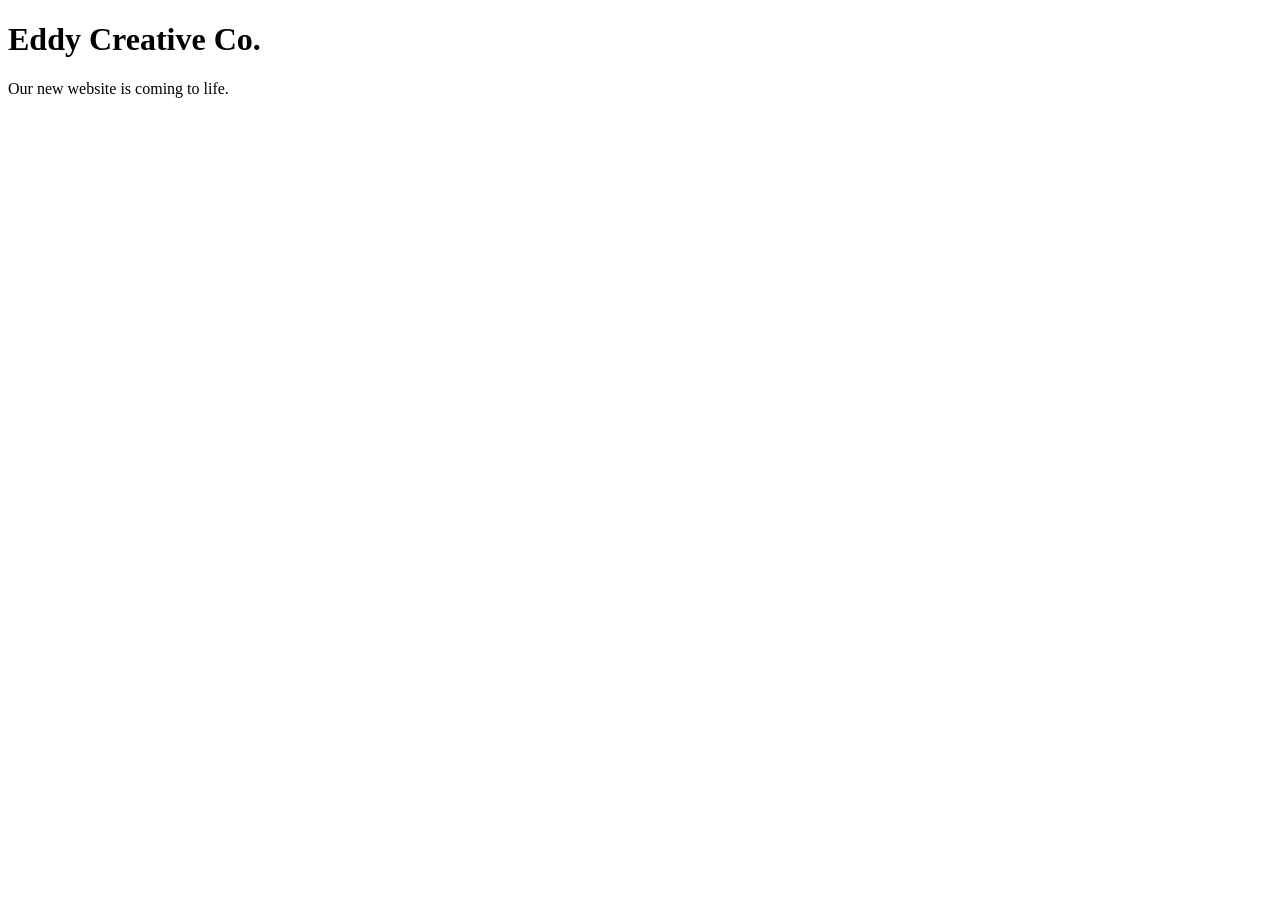
==== index.html @ e34f6361 "Create initial website homepage Add the initial HTML structure for the new Eddy Creative Co. website" ====
<!DOCTYPE html>
<html lang="en">
<head>
    <meta charset="UTF-8">
    <meta name="viewport" content="width=device-width, initial-scale=1.0">
    <title>Eddy Creative Co.</title>
</head>
<body>

    <h1>Eddy Creative Co.</h1>
    <p>Our new website is coming to life.</p>

</body>
</html>
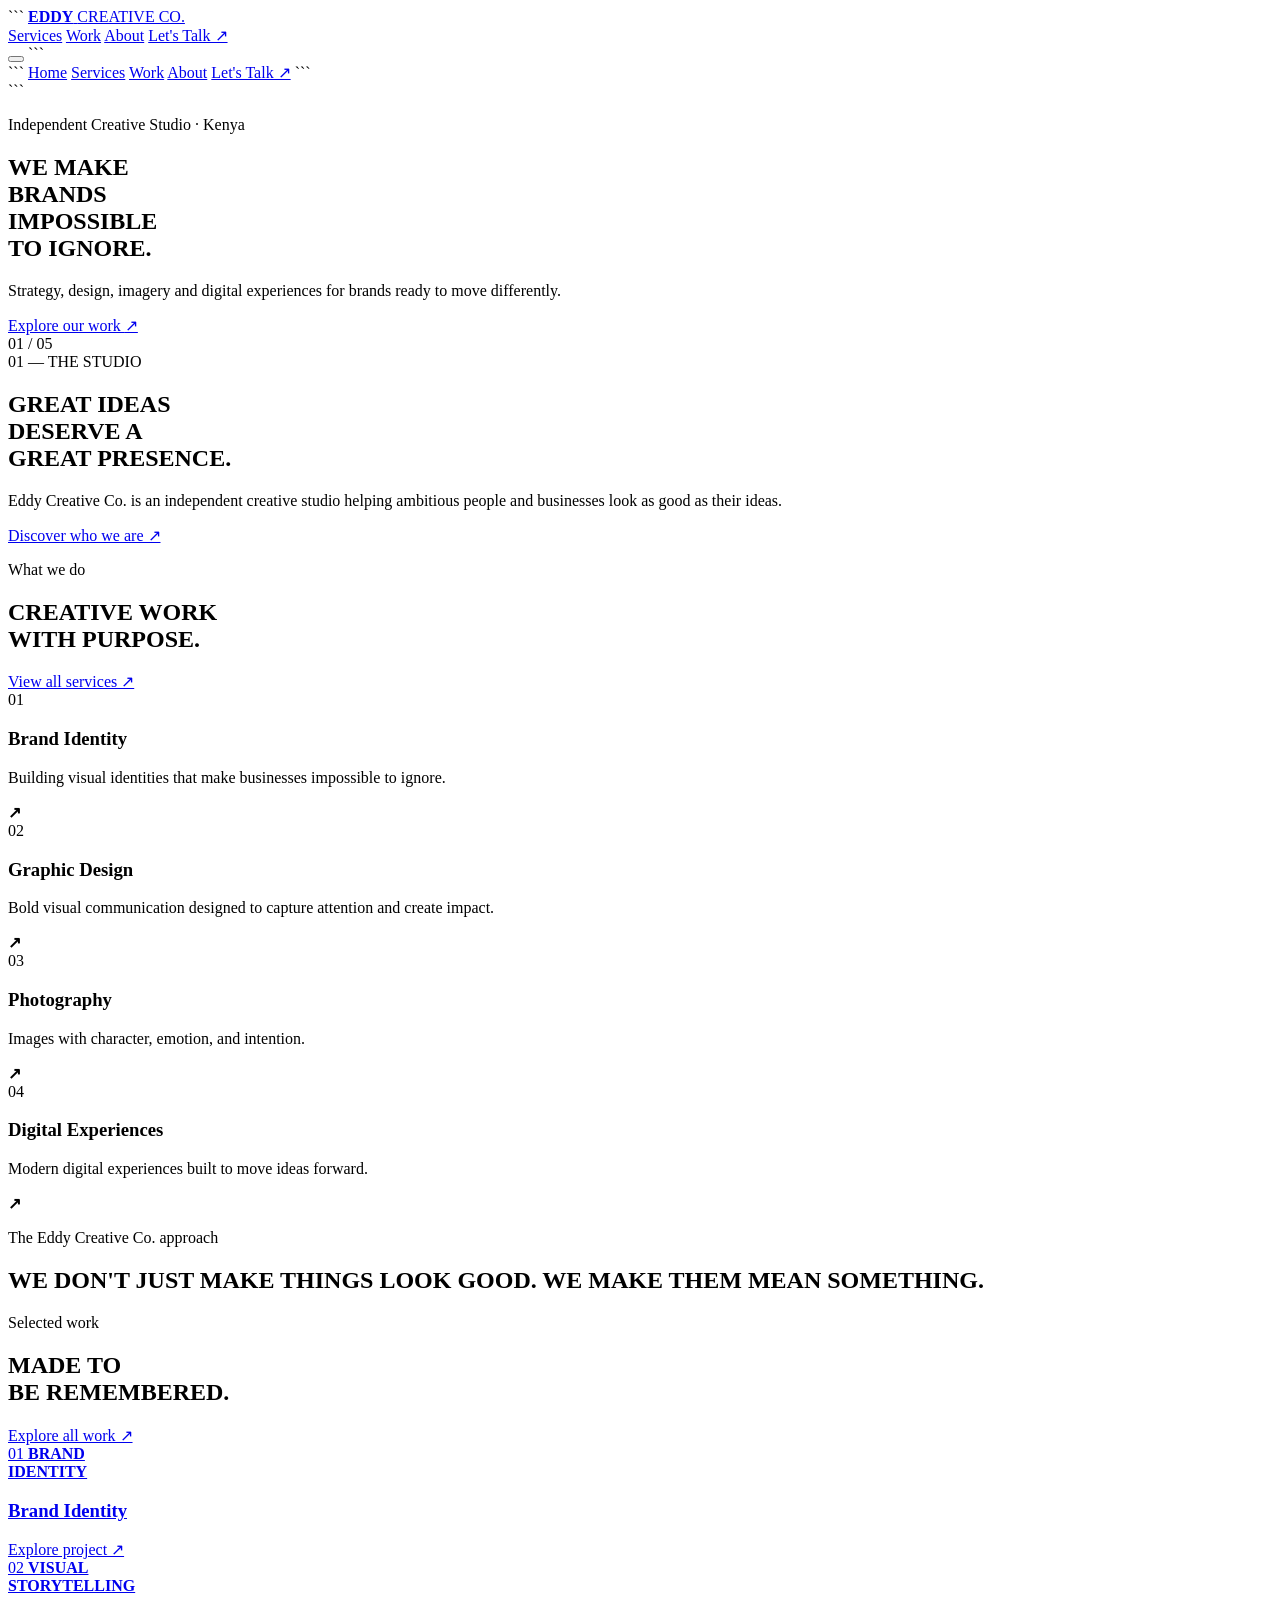
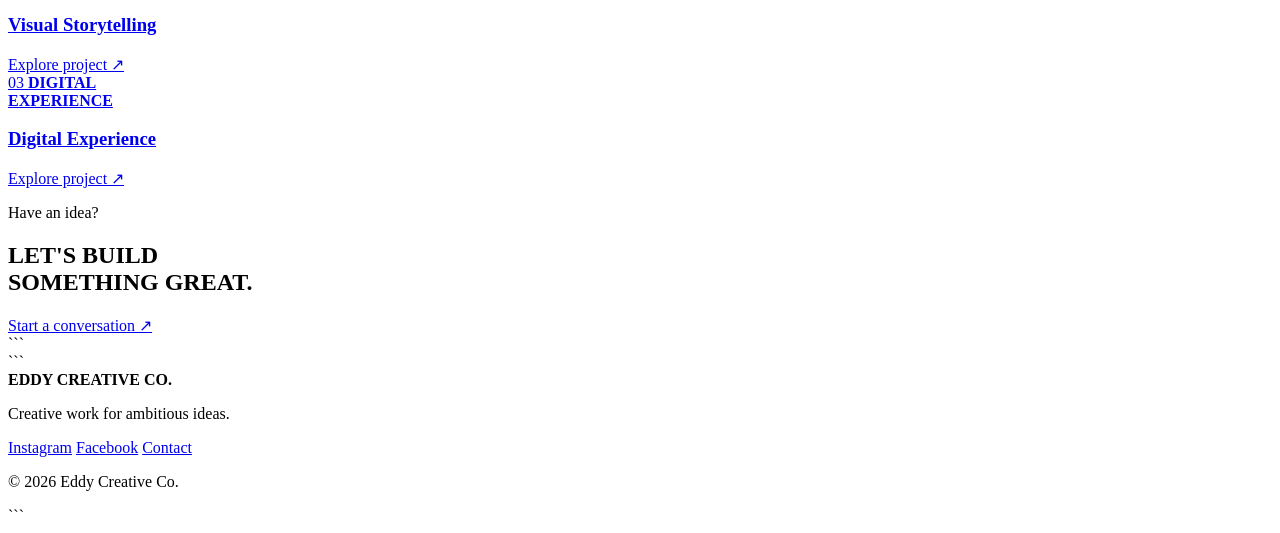
==== commit 8c6d69f9: "Add files via upload" ====
--- a/index.html
+++ b/index.html
@@ -1,14 +1,290 @@
-<!DOCTYPE html>
-<html lang="en">
-<head>
-    <meta charset="UTF-8">
-    <meta name="viewport" content="width=device-width, initial-scale=1.0">
-    <title>Eddy Creative Co.</title>
-</head>
-<body>
-
-    <h1>Eddy Creative Co.</h1>
-    <p>Our new website is coming to life.</p>
-
-</body>
-</html>
+<!DOCTYPE html>
+
+<html lang="en">
+<head>
+  <meta charset="UTF-8">
+  <meta name="viewport" content="width=device-width, initial-scale=1.0">
+
+  <meta name="description" content="Eddy Creative Co. creates bold brands, powerful visuals, and digital experiences for ambitious ideas.">
+
+  <title>Eddy Creative Co. — Creative Work for Ambitious Ideas</title>
+
+  <link rel="stylesheet" href="style.css">
+</head>
+
+<body>
+
+  <header class="site-header">
+
+```
+<a href="index.html" class="logo">
+  <strong>EDDY</strong>
+  <span>CREATIVE CO.</span>
+</a>
+
+<nav class="desktop-nav">
+  <a href="services.html">Services</a>
+  <a href="work.html">Work</a>
+  <a href="about.html">About</a>
+  <a href="contact.html" class="nav-button">Let's Talk ↗</a>
+</nav>
+
+<button class="menu-toggle" aria-label="Open menu">
+  <span></span>
+  <span></span>
+</button>
+```
+
+  </header>
+
+  <div class="mobile-menu">
+
+```
+<a href="index.html">Home</a>
+<a href="services.html">Services</a>
+<a href="work.html">Work</a>
+<a href="about.html">About</a>
+<a href="contact.html">Let's Talk ↗</a>
+```
+
+  </div>
+
+  <main>
+
+```
+<section class="hero">
+
+  <div class="hero-orb"></div>
+
+  <div class="hero-content">
+
+    <p class="eyebrow">Independent Creative Studio · Kenya</p>
+
+    <h1>
+      WE MAKE<br>
+      <span>BRANDS</span><br>
+      IMPOSSIBLE<br>
+      TO IGNORE.
+    </h1>
+
+    <div class="hero-bottom">
+
+      <p>
+        Strategy, design, imagery and digital experiences for brands ready to move differently.
+      </p>
+
+      <a href="work.html" class="primary-button">
+        Explore our work <span>↗</span>
+      </a>
+
+    </div>
+
+  </div>
+
+  <div class="hero-number">01 / 05</div>
+
+</section>
+
+
+<section class="intro-section">
+
+  <div class="section-label">01 — THE STUDIO</div>
+
+  <div class="intro-content">
+
+    <h2>
+      GREAT IDEAS<br>
+      DESERVE A<br>
+      <span>GREAT PRESENCE.</span>
+    </h2>
+
+    <div class="intro-text">
+
+      <p>
+        Eddy Creative Co. is an independent creative studio helping ambitious people and businesses look as good as their ideas.
+      </p>
+
+      <a href="about.html" class="text-link">
+        Discover who we are ↗
+      </a>
+
+    </div>
+
+  </div>
+
+</section>
+
+
+<section class="services-preview">
+
+  <div class="section-heading">
+
+    <div>
+      <p class="eyebrow">What we do</p>
+
+      <h2>
+        CREATIVE WORK<br>
+        WITH <span>PURPOSE.</span>
+      </h2>
+    </div>
+
+    <a href="services.html" class="text-link">
+      View all services ↗
+    </a>
+
+  </div>
+
+
+  <div class="services-grid">
+
+    <article class="service-card">
+      <span>01</span>
+      <h3>Brand Identity</h3>
+      <p>Building visual identities that make businesses impossible to ignore.</p>
+      <strong>↗</strong>
+    </article>
+
+    <article class="service-card">
+      <span>02</span>
+      <h3>Graphic Design</h3>
+      <p>Bold visual communication designed to capture attention and create impact.</p>
+      <strong>↗</strong>
+    </article>
+
+    <article class="service-card">
+      <span>03</span>
+      <h3>Photography</h3>
+      <p>Images with character, emotion, and intention.</p>
+      <strong>↗</strong>
+    </article>
+
+    <article class="service-card">
+      <span>04</span>
+      <h3>Digital Experiences</h3>
+      <p>Modern digital experiences built to move ideas forward.</p>
+      <strong>↗</strong>
+    </article>
+
+  </div>
+
+</section>
+
+
+<section class="statement-section">
+
+  <p class="eyebrow">The Eddy Creative Co. approach</p>
+
+  <h2>
+    WE DON'T JUST MAKE THINGS LOOK GOOD.
+    <span>WE MAKE THEM MEAN SOMETHING.</span>
+  </h2>
+
+</section>
+
+
+<section class="featured-work">
+
+  <div class="section-heading">
+
+    <div>
+      <p class="eyebrow">Selected work</p>
+
+      <h2>
+        MADE TO<br>
+        <span>BE REMEMBERED.</span>
+      </h2>
+    </div>
+
+    <a href="work.html" class="text-link">
+      Explore all work ↗
+    </a>
+
+  </div>
+
+
+  <div class="work-grid">
+
+    <a href="work.html" class="work-card work-card-large">
+      <div class="work-visual visual-one">
+        <span>01</span>
+        <strong>BRAND<br>IDENTITY</strong>
+      </div>
+
+      <div class="work-info">
+        <h3>Brand Identity</h3>
+        <span>Explore project ↗</span>
+      </div>
+    </a>
+
+
+    <a href="work.html" class="work-card">
+      <div class="work-visual visual-two">
+        <span>02</span>
+        <strong>VISUAL<br>STORYTELLING</strong>
+      </div>
+
+      <div class="work-info">
+        <h3>Visual Storytelling</h3>
+        <span>Explore project ↗</span>
+      </div>
+    </a>
+
+
+    <a href="work.html" class="work-card">
+      <div class="work-visual visual-three">
+        <span>03</span>
+        <strong>DIGITAL<br>EXPERIENCE</strong>
+      </div>
+
+      <div class="work-info">
+        <h3>Digital Experience</h3>
+        <span>Explore project ↗</span>
+      </div>
+    </a>
+
+  </div>
+
+</section>
+
+
+<section class="cta-section">
+
+  <p class="eyebrow">Have an idea?</p>
+
+  <h2>
+    LET'S BUILD<br>
+    <span>SOMETHING GREAT.</span>
+  </h2>
+
+  <a href="contact.html" class="primary-button">
+    Start a conversation ↗
+  </a>
+
+</section>
+```
+
+  </main>
+
+  <footer class="site-footer">
+
+```
+<div>
+  <strong>EDDY CREATIVE CO.</strong>
+  <p>Creative work for ambitious ideas.</p>
+</div>
+
+<div class="footer-links">
+  <a href="instagram.com">Instagram</a>
+  <a href="facebook.com">Facebook</a>
+  <a href="contact.html">Contact</a>
+</div>
+
+<p>© 2026 Eddy Creative Co.</p>
+```
+
+  </footer>
+
+  <script src="script.js"></script>
+
+</body>
+</html>
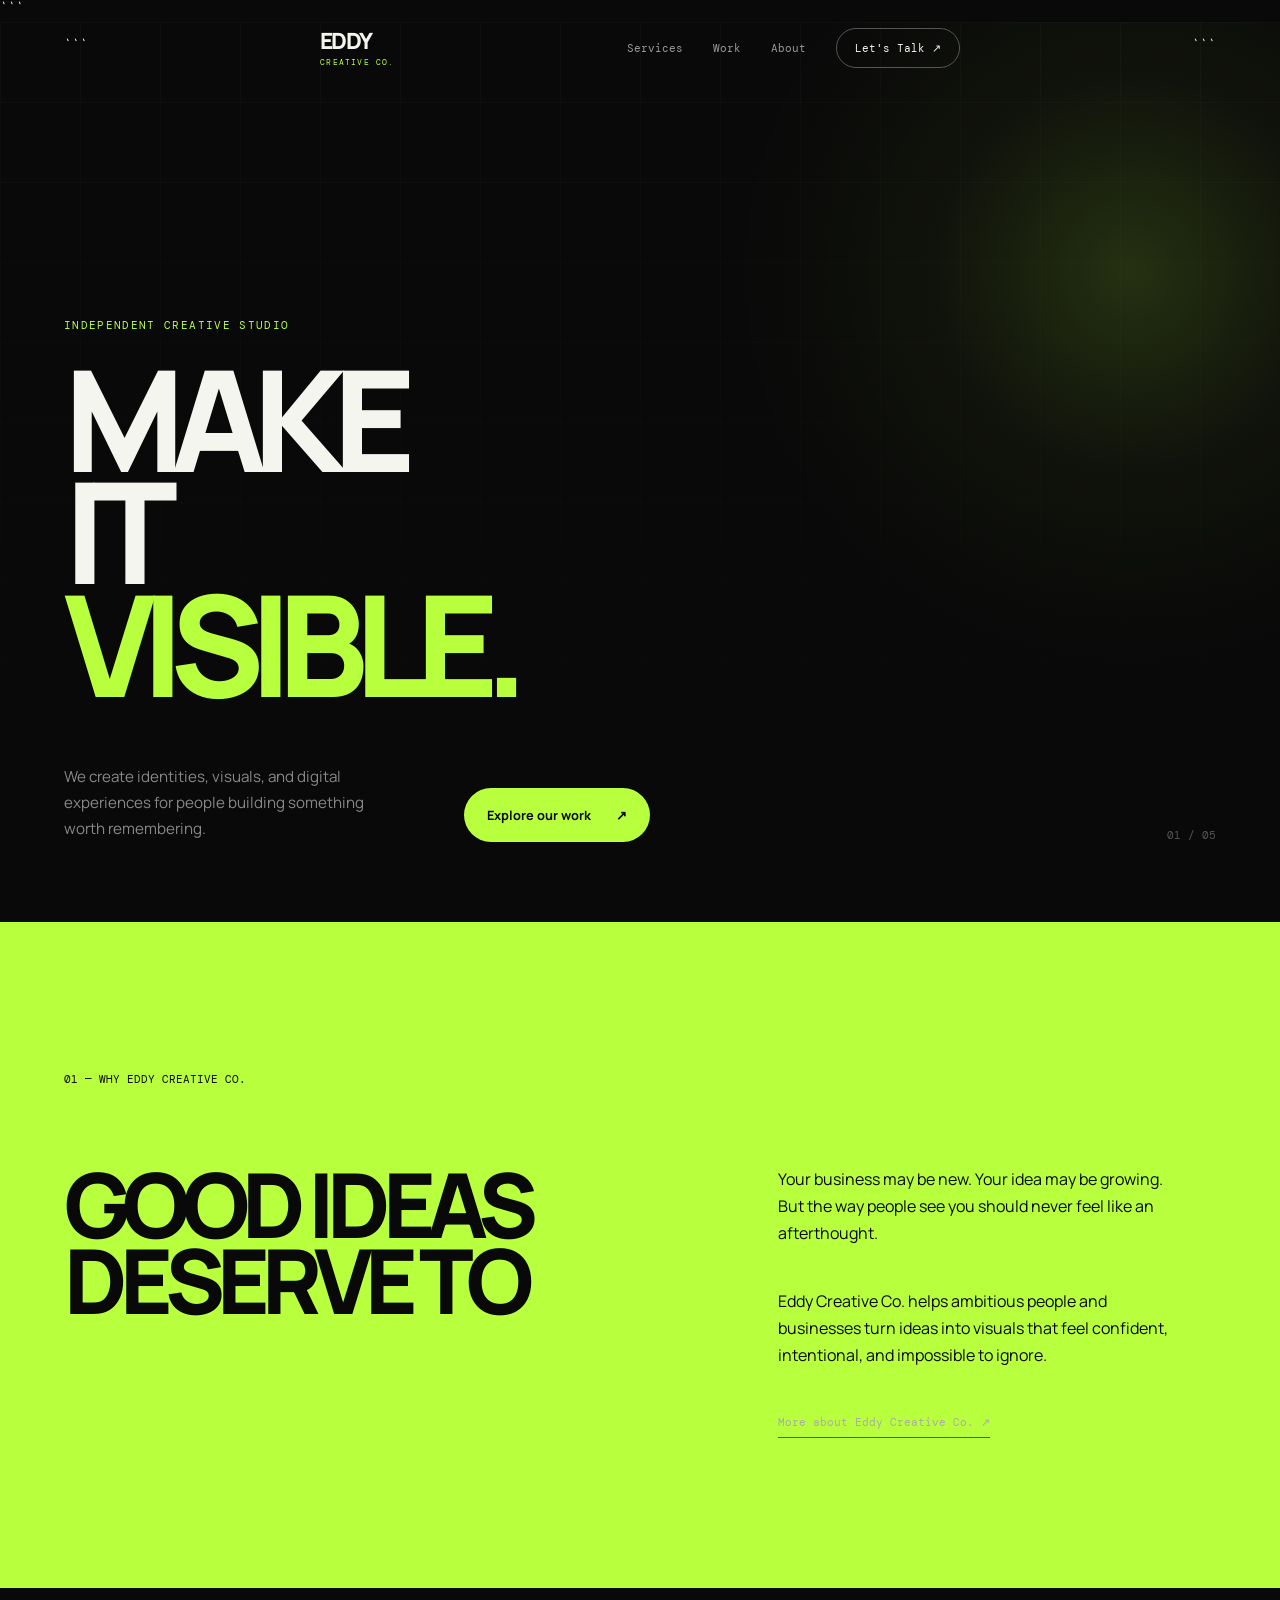
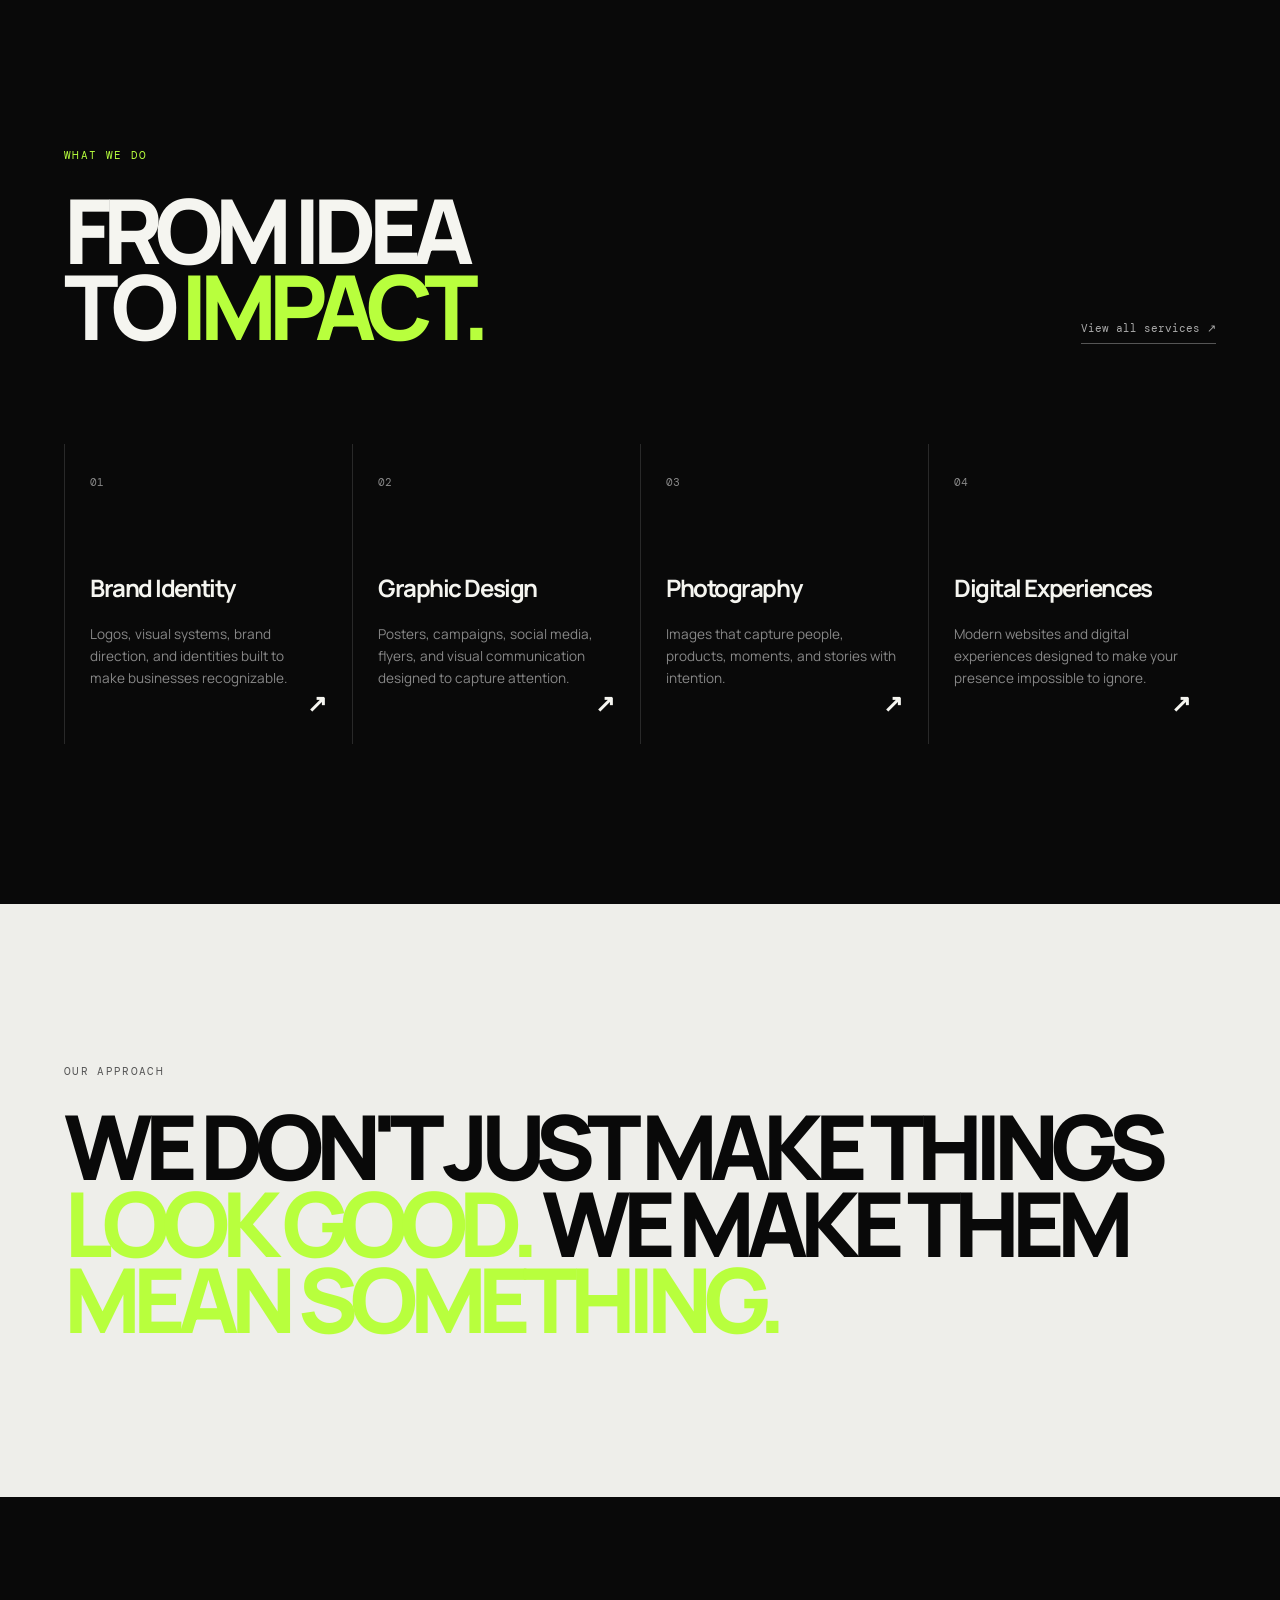
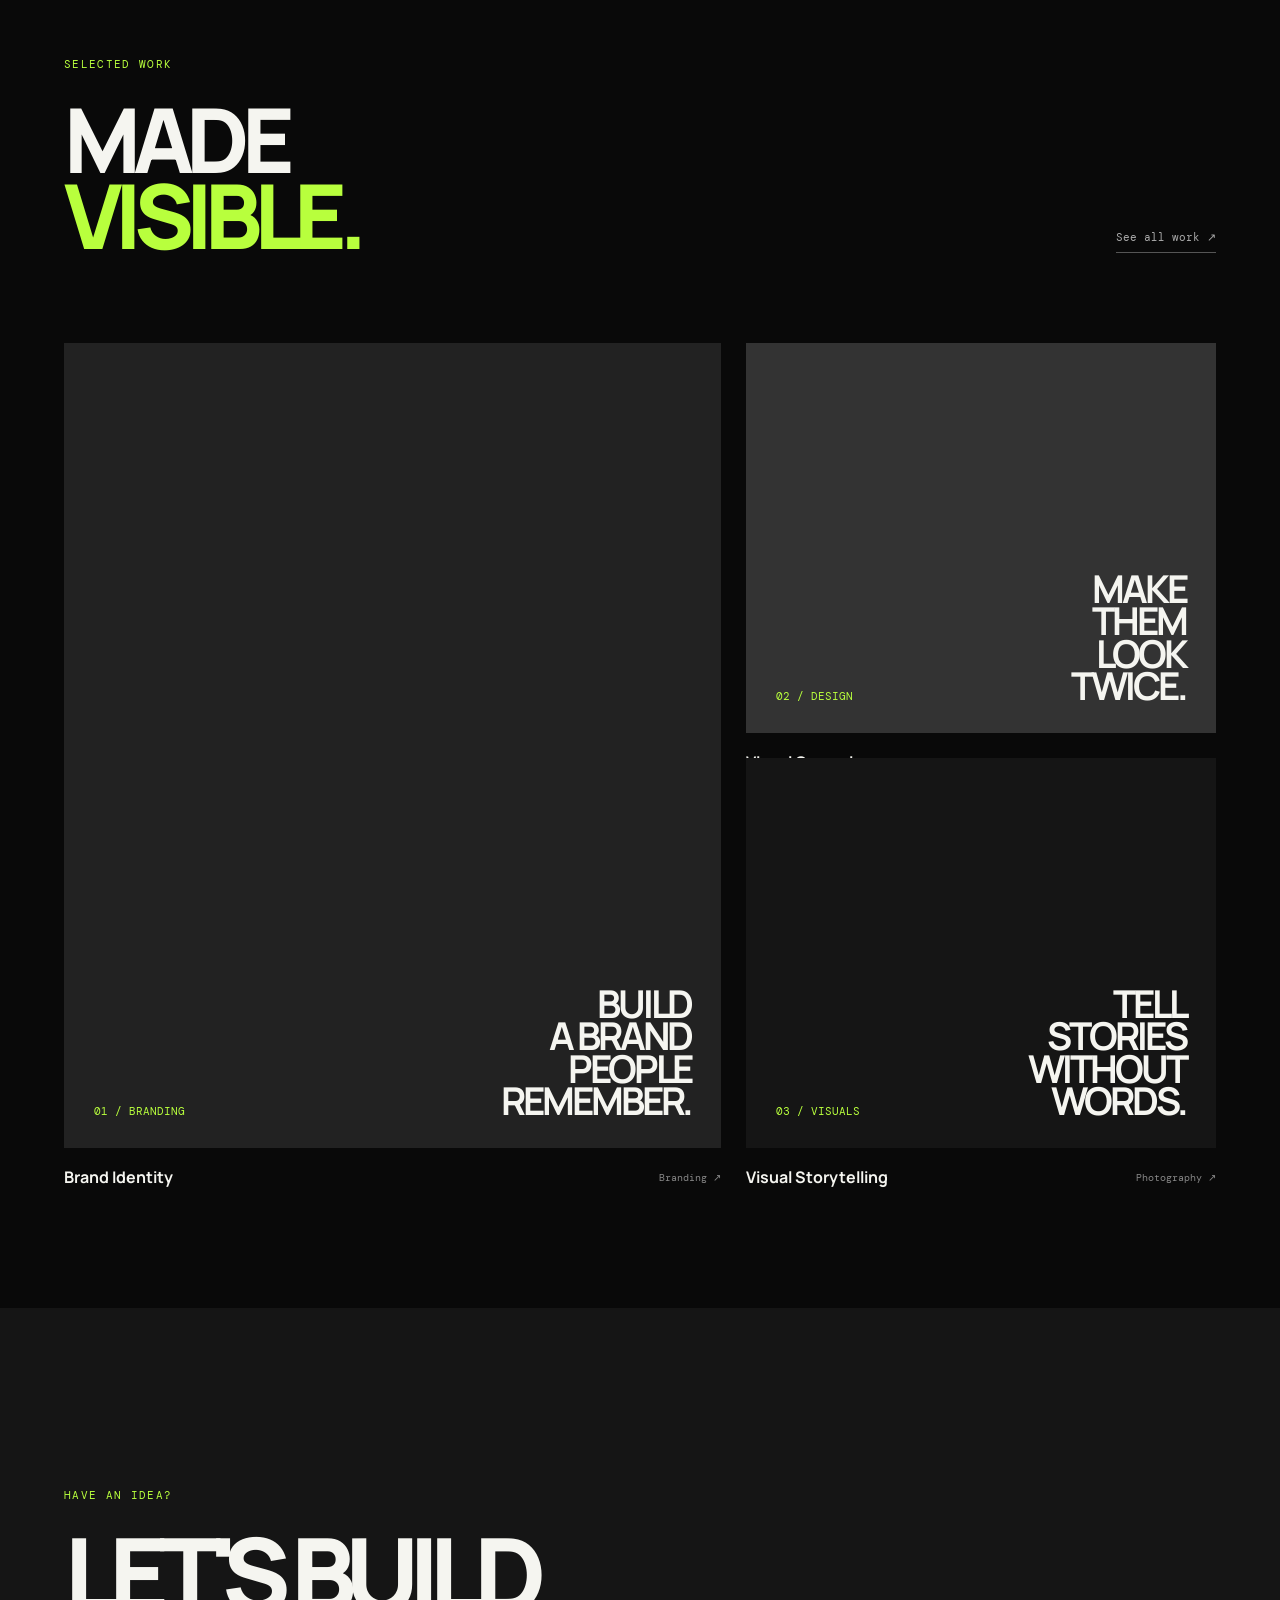
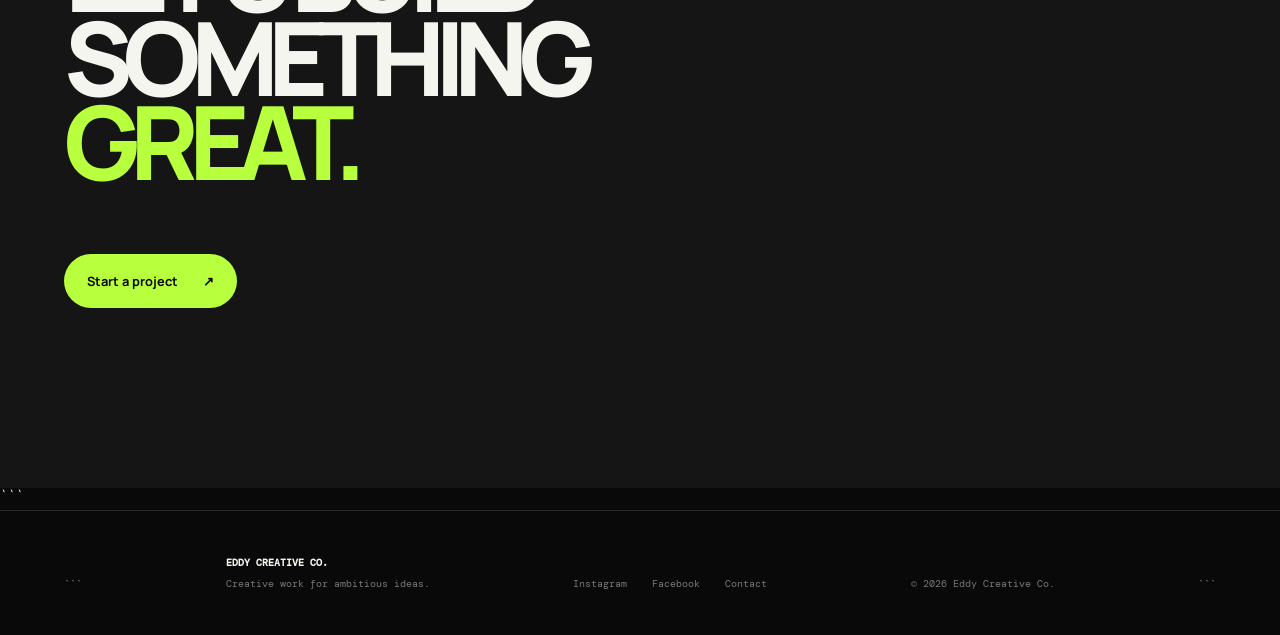
==== commit b1a822f3: "Update index.html" ====
--- a/index.html
+++ b/index.html
@@ -1,18 +1,29 @@
 <!DOCTYPE html>
 
 <html lang="en">
+
 <head>
-  <meta charset="UTF-8">
-  <meta name="viewport" content="width=device-width, initial-scale=1.0">
-
-  <meta name="description" content="Eddy Creative Co. creates bold brands, powerful visuals, and digital experiences for ambitious ideas.">
-
-  <title>Eddy Creative Co. — Creative Work for Ambitious Ideas</title>
-
-  <link rel="stylesheet" href="style.css">
+  <meta charset="UTF-8" />
+  <meta name="viewport" content="width=device-width, initial-scale=1.0" />
+
+<meta
+ name="description"
+ content="Eddy Creative Co. creates bold brand identities, graphic design, photography, videography and digital experiences for ambitious businesses and ideas."
+/>
+
+<meta
+ name="keywords"
+ content="Eddy Creative Co, graphic design, branding, photography, videography, creative studio, Kenya"
+/>
+
+  <title>Eddy Creative Co. — Make Your Ideas Impossible to Ignore</title>
+
+  <link rel="stylesheet" href="style.css" />
 </head>
 
 <body>
+
+  <!-- HEADER -->
 
   <header class="site-header">
 
@@ -37,6 +48,8 @@
 
   </header>
 
+  <!-- MOBILE MENU -->
+
   <div class="mobile-menu">
 
 ```
@@ -52,60 +65,78 @@
   <main>
 
 ```
+<!-- HERO -->
+
 <section class="hero">
 
   <div class="hero-orb"></div>
 
   <div class="hero-content">
 
-    <p class="eyebrow">Independent Creative Studio · Kenya</p>
+    <p class="eyebrow">
+      Independent creative studio
+    </p>
 
     <h1>
-      WE MAKE<br>
-      <span>BRANDS</span><br>
-      IMPOSSIBLE<br>
-      TO IGNORE.
+      MAKE<br />
+      IT<br />
+      <span>VISIBLE.</span>
     </h1>
 
     <div class="hero-bottom">
 
       <p>
-        Strategy, design, imagery and digital experiences for brands ready to move differently.
+        We create identities, visuals, and digital experiences for people
+        building something worth remembering.
       </p>
 
       <a href="work.html" class="primary-button">
-        Explore our work <span>↗</span>
+        Explore our work
+        <span>↗</span>
       </a>
 
     </div>
 
   </div>
 
-  <div class="hero-number">01 / 05</div>
-
-</section>
-
+  <div class="hero-number">
+    01 / 05
+  </div>
+
+</section>
+
+
+<!-- INTRO -->
 
 <section class="intro-section">
 
-  <div class="section-label">01 — THE STUDIO</div>
+  <div class="section-label">
+    01 — WHY EDDY CREATIVE CO.
+  </div>
 
   <div class="intro-content">
 
     <h2>
-      GREAT IDEAS<br>
-      DESERVE A<br>
-      <span>GREAT PRESENCE.</span>
+      GOOD IDEAS<br />
+      DESERVE TO<br />
+      <span>LOOK GOOD.</span>
     </h2>
 
     <div class="intro-text">
 
       <p>
-        Eddy Creative Co. is an independent creative studio helping ambitious people and businesses look as good as their ideas.
+        Your business may be new. Your idea may be growing. But the way
+        people see you should never feel like an afterthought.
+      </p>
+
+      <p>
+        Eddy Creative Co. helps ambitious people and businesses turn ideas
+        into visuals that feel confident, intentional, and impossible to
+        ignore.
       </p>
 
       <a href="about.html" class="text-link">
-        Discover who we are ↗
+        More about Eddy Creative Co. ↗
       </a>
 
     </div>
@@ -115,17 +146,23 @@
 </section>
 
 
+<!-- SERVICES -->
+
 <section class="services-preview">
 
   <div class="section-heading">
 
     <div>
-      <p class="eyebrow">What we do</p>
+
+      <p class="eyebrow">
+        What we do
+      </p>
 
       <h2>
-        CREATIVE WORK<br>
-        WITH <span>PURPOSE.</span>
+        FROM IDEA<br />
+        TO <span>IMPACT.</span>
       </h2>
+
     </div>
 
     <a href="services.html" class="text-link">
@@ -138,31 +175,74 @@
   <div class="services-grid">
 
     <article class="service-card">
+
       <span>01</span>
-      <h3>Brand Identity</h3>
-      <p>Building visual identities that make businesses impossible to ignore.</p>
+
+      <h3>
+        Brand Identity
+      </h3>
+
+      <p>
+        Logos, visual systems, brand direction, and identities built to
+        make businesses recognizable.
+      </p>
+
       <strong>↗</strong>
+
     </article>
 
+
     <article class="service-card">
+
       <span>02</span>
-      <h3>Graphic Design</h3>
-      <p>Bold visual communication designed to capture attention and create impact.</p>
+
+      <h3>
+        Graphic Design
+      </h3>
+
+      <p>
+        Posters, campaigns, social media, flyers, and visual communication
+        designed to capture attention.
+      </p>
+
       <strong>↗</strong>
+
     </article>
 
+
     <article class="service-card">
+
       <span>03</span>
-      <h3>Photography</h3>
-      <p>Images with character, emotion, and intention.</p>
+
+      <h3>
+        Photography
+      </h3>
+
+      <p>
+        Images that capture people, products, moments, and stories with
+        intention.
+      </p>
+
       <strong>↗</strong>
+
     </article>
 
+
     <article class="service-card">
+
       <span>04</span>
-      <h3>Digital Experiences</h3>
-      <p>Modern digital experiences built to move ideas forward.</p>
+
+      <h3>
+        Digital Experiences
+      </h3>
+
+      <p>
+        Modern websites and digital experiences designed to make your
+        presence impossible to ignore.
+      </p>
+
       <strong>↗</strong>
+
     </article>
 
   </div>
@@ -170,33 +250,45 @@
 </section>
 
 
+<!-- STATEMENT -->
+
 <section class="statement-section">
 
-  <p class="eyebrow">The Eddy Creative Co. approach</p>
+  <p class="eyebrow">
+    Our approach
+  </p>
 
   <h2>
-    WE DON'T JUST MAKE THINGS LOOK GOOD.
-    <span>WE MAKE THEM MEAN SOMETHING.</span>
+    WE DON'T JUST MAKE THINGS
+    <span>LOOK GOOD.</span>
+    WE MAKE THEM
+    <span>MEAN SOMETHING.</span>
   </h2>
 
 </section>
 
 
+<!-- SELECTED WORK -->
+
 <section class="featured-work">
 
   <div class="section-heading">
 
     <div>
-      <p class="eyebrow">Selected work</p>
+
+      <p class="eyebrow">
+        Selected work
+      </p>
 
       <h2>
-        MADE TO<br>
-        <span>BE REMEMBERED.</span>
+        MADE<br />
+        <span>VISIBLE.</span>
       </h2>
+
     </div>
 
     <a href="work.html" class="text-link">
-      Explore all work ↗
+      See all work ↗
     </a>
 
   </div>
@@ -204,42 +296,100 @@
 
   <div class="work-grid">
 
+
     <a href="work.html" class="work-card work-card-large">
+
       <div class="work-visual visual-one">
-        <span>01</span>
-        <strong>BRAND<br>IDENTITY</strong>
+
+        <span>
+          01 / BRANDING
+        </span>
+
+        <strong>
+          BUILD<br />
+          A BRAND<br />
+          PEOPLE<br />
+          REMEMBER.
+        </strong>
+
       </div>
 
       <div class="work-info">
-        <h3>Brand Identity</h3>
-        <span>Explore project ↗</span>
-      </div>
+
+        <h3>
+          Brand Identity
+        </h3>
+
+        <span>
+          Branding ↗
+        </span>
+
+      </div>
+
     </a>
 
 
     <a href="work.html" class="work-card">
+
       <div class="work-visual visual-two">
-        <span>02</span>
-        <strong>VISUAL<br>STORYTELLING</strong>
+
+        <span>
+          02 / DESIGN
+        </span>
+
+        <strong>
+          MAKE<br />
+          THEM<br />
+          LOOK<br />
+          TWICE.
+        </strong>
+
       </div>
 
       <div class="work-info">
-        <h3>Visual Storytelling</h3>
-        <span>Explore project ↗</span>
-      </div>
+
+        <h3>
+          Visual Campaign
+        </h3>
+
+        <span>
+          Design ↗
+        </span>
+
+      </div>
+
     </a>
 
 
     <a href="work.html" class="work-card">
+
       <div class="work-visual visual-three">
-        <span>03</span>
-        <strong>DIGITAL<br>EXPERIENCE</strong>
+
+        <span>
+          03 / VISUALS
+        </span>
+
+        <strong>
+          TELL<br />
+          STORIES<br />
+          WITHOUT<br />
+          WORDS.
+        </strong>
+
       </div>
 
       <div class="work-info">
-        <h3>Digital Experience</h3>
-        <span>Explore project ↗</span>
-      </div>
+
+        <h3>
+          Visual Storytelling
+        </h3>
+
+        <span>
+          Photography ↗
+        </span>
+
+      </div>
+
     </a>
 
   </div>
@@ -247,17 +397,23 @@
 </section>
 
 
+<!-- CTA -->
+
 <section class="cta-section">
 
-  <p class="eyebrow">Have an idea?</p>
+  <p class="eyebrow">
+    Have an idea?
+  </p>
 
   <h2>
-    LET'S BUILD<br>
-    <span>SOMETHING GREAT.</span>
+    LET'S BUILD<br />
+    SOMETHING<br />
+    <span>GREAT.</span>
   </h2>
 
   <a href="contact.html" class="primary-button">
-    Start a conversation ↗
+    Start a project
+    <span>↗</span>
   </a>
 
 </section>
@@ -265,21 +421,42 @@
 
   </main>
 
+  <!-- FOOTER -->
+
   <footer class="site-footer">
 
 ```
 <div>
-  <strong>EDDY CREATIVE CO.</strong>
-  <p>Creative work for ambitious ideas.</p>
+
+  <strong>
+    EDDY CREATIVE CO.
+  </strong>
+
+  <p>
+    Creative work for ambitious ideas.
+  </p>
+
 </div>
 
 <div class="footer-links">
-  <a href="instagram.com">Instagram</a>
-  <a href="facebook.com">Facebook</a>
-  <a href="contact.html">Contact</a>
+
+  <a href="#">
+    Instagram
+  </a>
+
+  <a href="#">
+    Facebook
+  </a>
+
+  <a href="contact.html">
+    Contact
+  </a>
+
 </div>
 
-<p>© 2026 Eddy Creative Co.</p>
+<p>
+  © 2026 Eddy Creative Co.
+</p>
 ```
 
   </footer>
@@ -287,4 +464,5 @@
   <script src="script.js"></script>
 
 </body>
+
 </html>
--- a/style.css
+++ b/style.css
@@ -0,0 +1,896 @@
+@import url('https://fonts.googleapis.com/css2?family=DM+Mono:wght@400;500&family=Manrope:wght@400;500;600;700;800&display=swap');
+
+/* =========================
+RESET
+========================= */
+
+* {
+  margin: 0;
+  padding: 0;
+  box-sizing: border-box;
+  }
+
+html {
+scroll-behavior: smooth;
+}
+
+body {
+background: #090909;
+color: #f5f5f0;
+font-family: 'Manrope', sans-serif;
+overflow-x: hidden;
+}
+
+a {
+color: inherit;
+text-decoration: none;
+}
+
+button {
+font-family: inherit;
+}
+
+/* =========================
+VARIABLES
+========================= */
+
+:root {
+--black: #090909;
+--dark: #111111;
+--soft-dark: #181818;
+--white: #f5f5f0;
+--muted: #888888;
+--line: #292929;
+--lime: #b8ff3d;
+}
+
+/* =========================
+HEADER
+========================= */
+
+.site-header {
+align-items: center;
+display: flex;
+justify-content: space-between;
+left: 0;
+padding: 28px 5vw;
+position: absolute;
+right: 0;
+top: 0;
+z-index: 20;
+}
+
+.logo {
+display: flex;
+flex-direction: column;
+line-height: 1;
+}
+
+.logo strong {
+font-size: 1.4rem;
+font-weight: 800;
+letter-spacing: -0.08em;
+}
+
+.logo span {
+color: var(--lime);
+font-family: 'DM Mono', monospace;
+font-size: 0.5rem;
+letter-spacing: 0.15em;
+margin-top: 5px;
+}
+
+.desktop-nav {
+align-items: center;
+display: flex;
+gap: 30px;
+}
+
+.desktop-nav a {
+color: #999;
+font-family: 'DM Mono', monospace;
+font-size: 0.7rem;
+transition: color 0.3s ease;
+}
+
+.desktop-nav a:hover {
+color: var(--lime);
+}
+
+.nav-button {
+border: 1px solid #555;
+border-radius: 100px;
+color: var(--white) !important;
+padding: 12px 18px;
+}
+
+/* =========================
+MOBILE MENU
+========================= */
+
+.menu-toggle {
+background: none;
+border: none;
+cursor: pointer;
+display: none;
+flex-direction: column;
+gap: 6px;
+}
+
+.menu-toggle span {
+background: var(--white);
+display: block;
+height: 1px;
+width: 28px;
+}
+
+.mobile-menu {
+background: var(--black);
+display: none;
+flex-direction: column;
+gap: 25px;
+inset: 0;
+padding: 120px 8vw;
+position: fixed;
+z-index: 15;
+}
+
+.mobile-menu.active {
+display: flex;
+}
+
+.mobile-menu a {
+font-size: 2.5rem;
+font-weight: 700;
+letter-spacing: -0.06em;
+}
+
+/* =========================
+COMMON
+========================= */
+
+.eyebrow {
+color: var(--lime);
+font-family: 'DM Mono', monospace;
+font-size: 0.7rem;
+letter-spacing: 0.12em;
+margin-bottom: 30px;
+text-transform: uppercase;
+}
+
+.text-link {
+border-bottom: 1px solid #555;
+color: #aaa;
+display: inline-block;
+font-family: 'DM Mono', monospace;
+font-size: 0.7rem;
+padding-bottom: 8px;
+transition: color 0.3s ease, border-color 0.3s ease;
+}
+
+.text-link:hover {
+border-color: var(--lime);
+color: var(--lime);
+}
+
+.primary-button {
+align-items: center;
+background: var(--lime);
+border-radius: 100px;
+color: var(--black);
+display: inline-flex;
+font-size: 0.8rem;
+font-weight: 700;
+gap: 25px;
+padding: 18px 23px;
+transition: transform 0.3s ease;
+}
+
+.primary-button:hover {
+transform: translateY(-5px);
+}
+
+/* =========================
+HERO
+========================= */
+
+.hero {
+align-items: flex-end;
+display: flex;
+min-height: 100vh;
+overflow: hidden;
+padding: 170px 5vw 80px;
+position: relative;
+}
+
+.hero::before {
+background-image:
+linear-gradient(
+rgba(255, 255, 255, 0.025) 1px,
+transparent 1px
+),
+linear-gradient(
+90deg,
+rgba(255, 255, 255, 0.025) 1px,
+transparent 1px
+);
+background-size: 80px 80px;
+content: '';
+inset: 0;
+mask-image: linear-gradient(to bottom, black, transparent);
+pointer-events: none;
+position: absolute;
+}
+
+.hero-orb {
+background: radial-gradient(
+circle,
+rgba(184, 255, 61, 0.16),
+rgba(184, 255, 61, 0.04) 35%,
+transparent 70%
+);
+height: 800px;
+position: absolute;
+right: -250px;
+top: -150px;
+width: 800px;
+}
+
+.hero-content {
+position: relative;
+z-index: 2;
+}
+
+.hero h1 {
+font-size: clamp(4rem, 11vw, 10rem);
+font-weight: 800;
+letter-spacing: -0.1em;
+line-height: 0.8;
+}
+
+.hero h1 span,
+.intro-section h2 span,
+.services-preview h2 span,
+.statement-section h2 span,
+.featured-work h2 span,
+.cta-section h2 span {
+color: var(--lime);
+}
+
+.hero-bottom {
+align-items: flex-end;
+display: flex;
+gap: 80px;
+justify-content: space-between;
+margin-top: 65px;
+max-width: 850px;
+}
+
+.hero-bottom p {
+color: var(--muted);
+font-size: 0.95rem;
+line-height: 1.7;
+max-width: 320px;
+}
+
+.hero-number {
+bottom: 80px;
+color: #555;
+font-family: 'DM Mono', monospace;
+font-size: 0.7rem;
+position: absolute;
+right: 5vw;
+}
+
+/* =========================
+INTRO
+========================= */
+
+.intro-section {
+background: var(--lime);
+color: var(--black);
+padding: 150px 5vw;
+}
+
+.section-label {
+font-family: 'DM Mono', monospace;
+font-size: 0.7rem;
+margin-bottom: 80px;
+}
+
+.intro-content {
+display: grid;
+gap: 100px;
+grid-template-columns: 1.4fr 1fr;
+}
+
+.intro-content h2 {
+font-size: clamp(3rem, 7vw, 7rem);
+font-weight: 800;
+letter-spacing: -0.09em;
+line-height: 0.85;
+}
+
+.intro-text {
+align-self: end;
+max-width: 400px;
+}
+
+.intro-text p {
+font-size: 1rem;
+line-height: 1.7;
+margin-bottom: 40px;
+}
+
+/* =========================
+SERVICES
+========================= */
+
+.services-preview {
+padding: 160px 5vw;
+}
+
+.section-heading {
+align-items: flex-end;
+display: flex;
+justify-content: space-between;
+}
+
+.section-heading h2,
+.featured-work h2 {
+font-size: clamp(3rem, 7vw, 7rem);
+font-weight: 800;
+letter-spacing: -0.09em;
+line-height: 0.85;
+}
+
+.services-grid {
+display: grid;
+grid-template-columns: repeat(4, 1fr);
+margin-top: 100px;
+}
+
+.service-card {
+border-left: 1px solid var(--line);
+min-height: 300px;
+padding: 25px;
+position: relative;
+transition: background 0.3s ease;
+}
+
+.service-card:hover {
+background: var(--soft-dark);
+}
+
+.service-card > span {
+color: var(--muted);
+font-family: 'DM Mono', monospace;
+font-size: 0.7rem;
+}
+
+.service-card h3 {
+font-size: 1.5rem;
+letter-spacing: -0.06em;
+margin-top: 80px;
+}
+
+.service-card p {
+color: var(--muted);
+font-size: 0.85rem;
+line-height: 1.6;
+margin-top: 20px;
+max-width: 230px;
+}
+
+.service-card strong {
+bottom: 25px;
+font-size: 1.5rem;
+position: absolute;
+right: 25px;
+}
+
+/* =========================
+STATEMENT
+========================= */
+
+.statement-section {
+background: #eeeeea;
+color: var(--black);
+padding: 160px 5vw;
+}
+
+.statement-section .eyebrow {
+color: #555;
+}
+
+.statement-section h2 {
+font-size: clamp(3rem, 7vw, 7rem);
+font-weight: 800;
+letter-spacing: -0.09em;
+line-height: 0.85;
+max-width: 1100px;
+}
+
+/* =========================
+FEATURED WORK
+========================= */
+
+.featured-work {
+padding: 160px 5vw;
+}
+
+.work-grid {
+display: grid;
+gap: 25px;
+grid-template-columns: 1.4fr 1fr;
+margin-top: 90px;
+}
+
+.work-card-large {
+grid-row: span 2;
+}
+
+.work-card {
+display: block;
+}
+
+.work-visual {
+align-items: flex-end;
+display: flex;
+height: 100%;
+justify-content: space-between;
+min-height: 350px;
+padding: 30px;
+transition: transform 0.5s ease;
+}
+
+.work-card-large .work-visual {
+min-height: 725px;
+}
+
+.work-card:hover .work-visual {
+transform: scale(0.98);
+}
+
+.visual-one {
+background: #222;
+}
+
+.visual-two {
+background: #333;
+}
+
+.visual-three {
+background: #151515;
+}
+
+.work-visual span {
+color: var(--lime);
+font-family: 'DM Mono', monospace;
+font-size: 0.7rem;
+}
+
+.work-visual strong {
+font-size: clamp(1.5rem, 3vw, 3.5rem);
+letter-spacing: -0.08em;
+line-height: 0.85;
+text-align: right;
+}
+
+.work-info {
+align-items: center;
+display: flex;
+justify-content: space-between;
+padding-top: 18px;
+}
+
+.work-info h3 {
+font-size: 1rem;
+}
+
+.work-info span {
+color: var(--muted);
+font-family: 'DM Mono', monospace;
+font-size: 0.65rem;
+}
+
+/* =========================
+CTA
+========================= */
+
+.cta-section {
+background: #151515;
+padding: 180px 5vw;
+}
+
+.cta-section h2 {
+font-size: clamp(3.5rem, 8vw, 8rem);
+font-weight: 800;
+letter-spacing: -0.1em;
+line-height: 0.82;
+margin-bottom: 70px;
+}
+
+/* =========================
+FOOTER
+========================= */
+
+.site-footer {
+align-items: flex-end;
+border-top: 1px solid var(--line);
+color: #777;
+display: flex;
+font-family: 'DM Mono', monospace;
+font-size: 0.65rem;
+justify-content: space-between;
+padding: 45px 5vw;
+}
+
+.site-footer strong {
+color: var(--white);
+}
+
+.site-footer p {
+margin-top: 8px;
+}
+
+.footer-links {
+display: flex;
+gap: 25px;
+}
+
+.footer-links a:hover {
+color: var(--lime);
+}
+
+/* =========================
+WORK PAGE
+========================= */
+
+.work-hero {
+min-height: 90vh;
+padding: 180px 5vw 100px;
+position: relative;
+}
+
+.work-hero h1 {
+font-size: clamp(4rem, 12vw, 11rem);
+font-weight: 800;
+letter-spacing: -0.1em;
+line-height: 0.8;
+}
+
+.work-hero h1 span,
+.work-cta h2 span {
+color: var(--lime);
+}
+
+.page-intro {
+color: var(--muted);
+font-size: 0.95rem;
+line-height: 1.7;
+margin-top: 55px;
+max-width: 420px;
+}
+
+/* =========================
+PORTFOLIO SECTION
+========================= */
+
+.portfolio-section {
+background: #eeeeea;
+color: var(--black);
+padding: 110px 5vw 160px;
+}
+
+.portfolio-toolbar {
+align-items: center;
+border-bottom: 1px solid #ccc;
+display: flex;
+justify-content: space-between;
+padding-bottom: 20px;
+}
+
+.portfolio-toolbar > span {
+color: #777;
+font-family: 'DM Mono', monospace;
+font-size: 0.65rem;
+text-transform: uppercase;
+}
+
+.portfolio-filters {
+display: flex;
+flex-wrap: wrap;
+gap: 8px;
+}
+
+.filter-button {
+background: transparent;
+border: 1px solid #ccc;
+border-radius: 100px;
+color: var(--black);
+cursor: pointer;
+font-family: 'DM Mono', monospace;
+font-size: 0.6rem;
+padding: 9px 14px;
+transition: all 0.3s ease;
+}
+
+.filter-button:hover,
+.filter-button.active {
+background: var(--black);
+color: white;
+}
+
+/* =========================
+PORTFOLIO GRID
+========================= */
+
+.portfolio-grid {
+display: grid;
+gap: 70px 25px;
+grid-template-columns: 1fr 1fr;
+margin-top: 70px;
+}
+
+.portfolio-large {
+grid-row: span 2;
+}
+
+.portfolio-wide {
+grid-column: span 2;
+}
+
+.portfolio-card {
+cursor: pointer;
+min-width: 0;
+transition: opacity 0.3s ease, transform 0.3s ease;
+}
+
+/* =========================
+PORTFOLIO IMAGES
+========================= */
+
+.portfolio-image {
+background: #181818;
+height: 480px;
+overflow: hidden;
+position: relative;
+width: 100%;
+}
+
+.portfolio-large .portfolio-image {
+height: 720px;
+}
+
+.portfolio-wide .portfolio-image {
+height: 400px;
+}
+
+.portfolio-image img {
+display: block;
+height: 100%;
+inset: 0;
+object-fit: cover;
+position: absolute;
+transition: transform 0.6s ease;
+width: 100%;
+}
+
+.portfolio-card:hover .portfolio-image img {
+transform: scale(1.05);
+}
+
+.project-number {
+color: var(--lime);
+font-family: 'DM Mono', monospace;
+font-size: 0.7rem;
+left: 30px;
+position: absolute;
+top: 30px;
+z-index: 2;
+}
+
+.portfolio-info {
+align-items: flex-start;
+display: flex;
+justify-content: space-between;
+padding-top: 20px;
+}
+
+.portfolio-info h2 {
+font-size: 1.5rem;
+letter-spacing: -0.06em;
+}
+
+.portfolio-info p {
+color: #777;
+font-size: 0.8rem;
+line-height: 1.6;
+margin-top: 8px;
+max-width: 400px;
+}
+
+.project-arrow {
+font-size: 1.5rem;
+}
+
+/* =========================
+WORK CTA
+========================= */
+
+.work-cta {
+padding: 180px 5vw;
+}
+
+.work-cta h2 {
+font-size: clamp(3.5rem, 8vw, 8rem);
+font-weight: 800;
+letter-spacing: -0.1em;
+line-height: 0.82;
+margin-bottom: 70px;
+}
+
+/* =========================
+REVEAL ANIMATIONS
+========================= */
+
+.reveal {
+opacity: 0;
+transform: translateY(30px);
+transition: opacity 0.7s ease, transform 0.7s ease;
+}
+
+.reveal.visible {
+opacity: 1;
+transform: translateY(0);
+}
+
+/* =========================
+RESPONSIVE
+========================= */
+
+@media (max-width: 850px) {
+
+.desktop-nav {
+display: none;
+}
+
+.menu-toggle {
+display: flex;
+}
+
+.hero {
+min-height: 850px;
+}
+
+.hero-bottom {
+align-items: flex-start;
+flex-direction: column;
+gap: 30px;
+}
+
+.intro-content {
+gap: 60px;
+grid-template-columns: 1fr;
+}
+
+.services-grid {
+grid-template-columns: 1fr 1fr;
+}
+
+.work-grid {
+grid-template-columns: 1fr;
+}
+
+.work-card-large {
+grid-row: auto;
+}
+
+.work-card-large .work-visual {
+min-height: 450px;
+}
+
+.section-heading {
+align-items: flex-start;
+flex-direction: column;
+gap: 40px;
+}
+
+.site-footer {
+align-items: flex-start;
+flex-direction: column;
+gap: 35px;
+}
+
+.portfolio-toolbar {
+align-items: flex-start;
+flex-direction: column;
+gap: 25px;
+}
+
+.portfolio-grid {
+grid-template-columns: 1fr;
+}
+
+.portfolio-large {
+grid-row: auto;
+}
+
+.portfolio-wide {
+grid-column: auto;
+}
+
+.portfolio-large .portfolio-image,
+.portfolio-image,
+.portfolio-wide .portfolio-image {
+height: 450px;
+}
+
+}
+
+@media (max-width: 550px) {
+
+.site-header {
+padding: 22px 6vw;
+}
+
+.hero {
+padding: 160px 6vw 70px;
+}
+
+.hero h1 {
+font-size: clamp(3.5rem, 16vw, 6rem);
+}
+
+.intro-section,
+.services-preview,
+.featured-work,
+.statement-section,
+.cta-section,
+.work-cta {
+padding: 100px 6vw;
+}
+
+.services-grid {
+grid-template-columns: 1fr;
+}
+
+.service-card {
+border-left: none;
+border-top: 1px solid var(--line);
+min-height: 260px;
+}
+
+.service-card:first-child {
+border-top: none;
+}
+
+.work-card-large .work-visual,
+.work-visual {
+min-height: 350px;
+}
+
+.site-footer {
+padding: 40px 6vw;
+}
+
+.portfolio-section {
+padding: 80px 6vw 100px;
+}
+
+.portfolio-image,
+.portfolio-large .portfolio-image,
+.portfolio-wide .portfolio-image {
+height: 350px;
+}
+
+.portfolio-info {
+gap: 20px;
+}
+
+.portfolio-info h2 {
+font-size: 1.25rem;
+}
+
+}
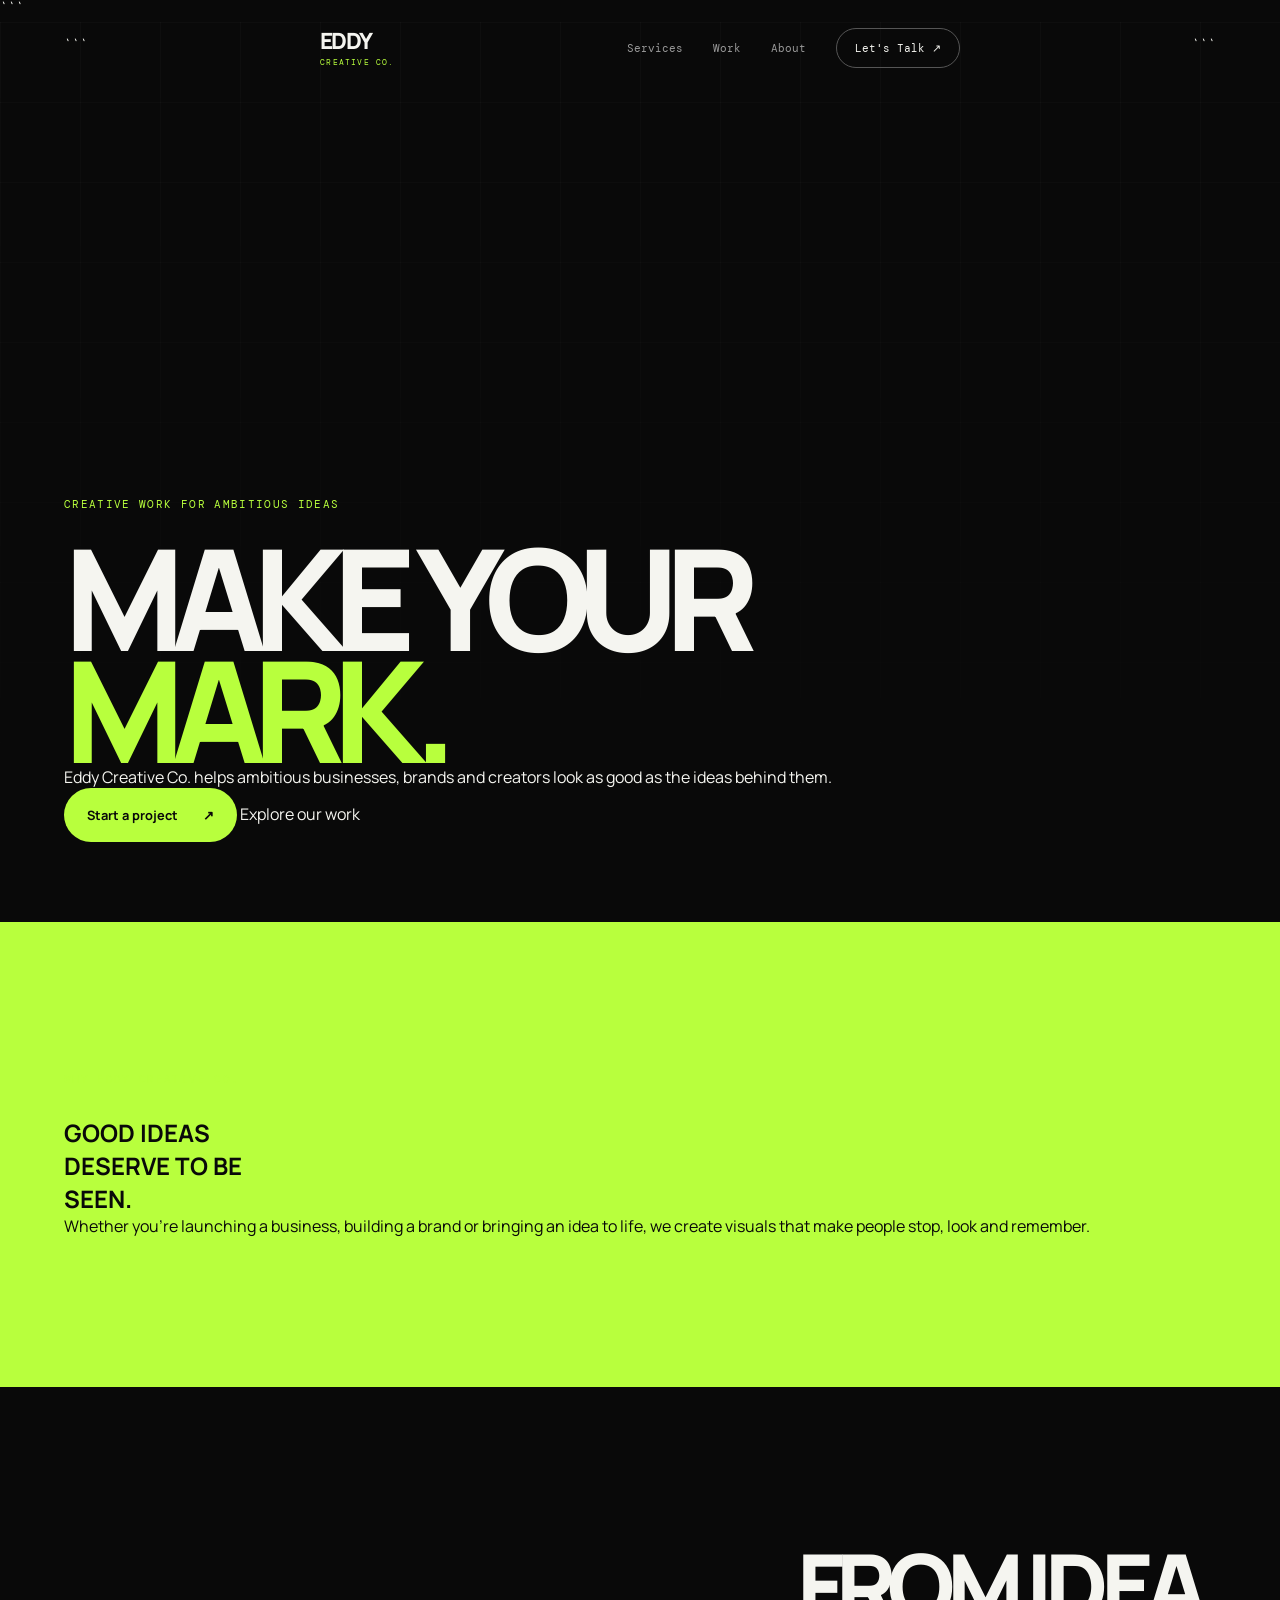
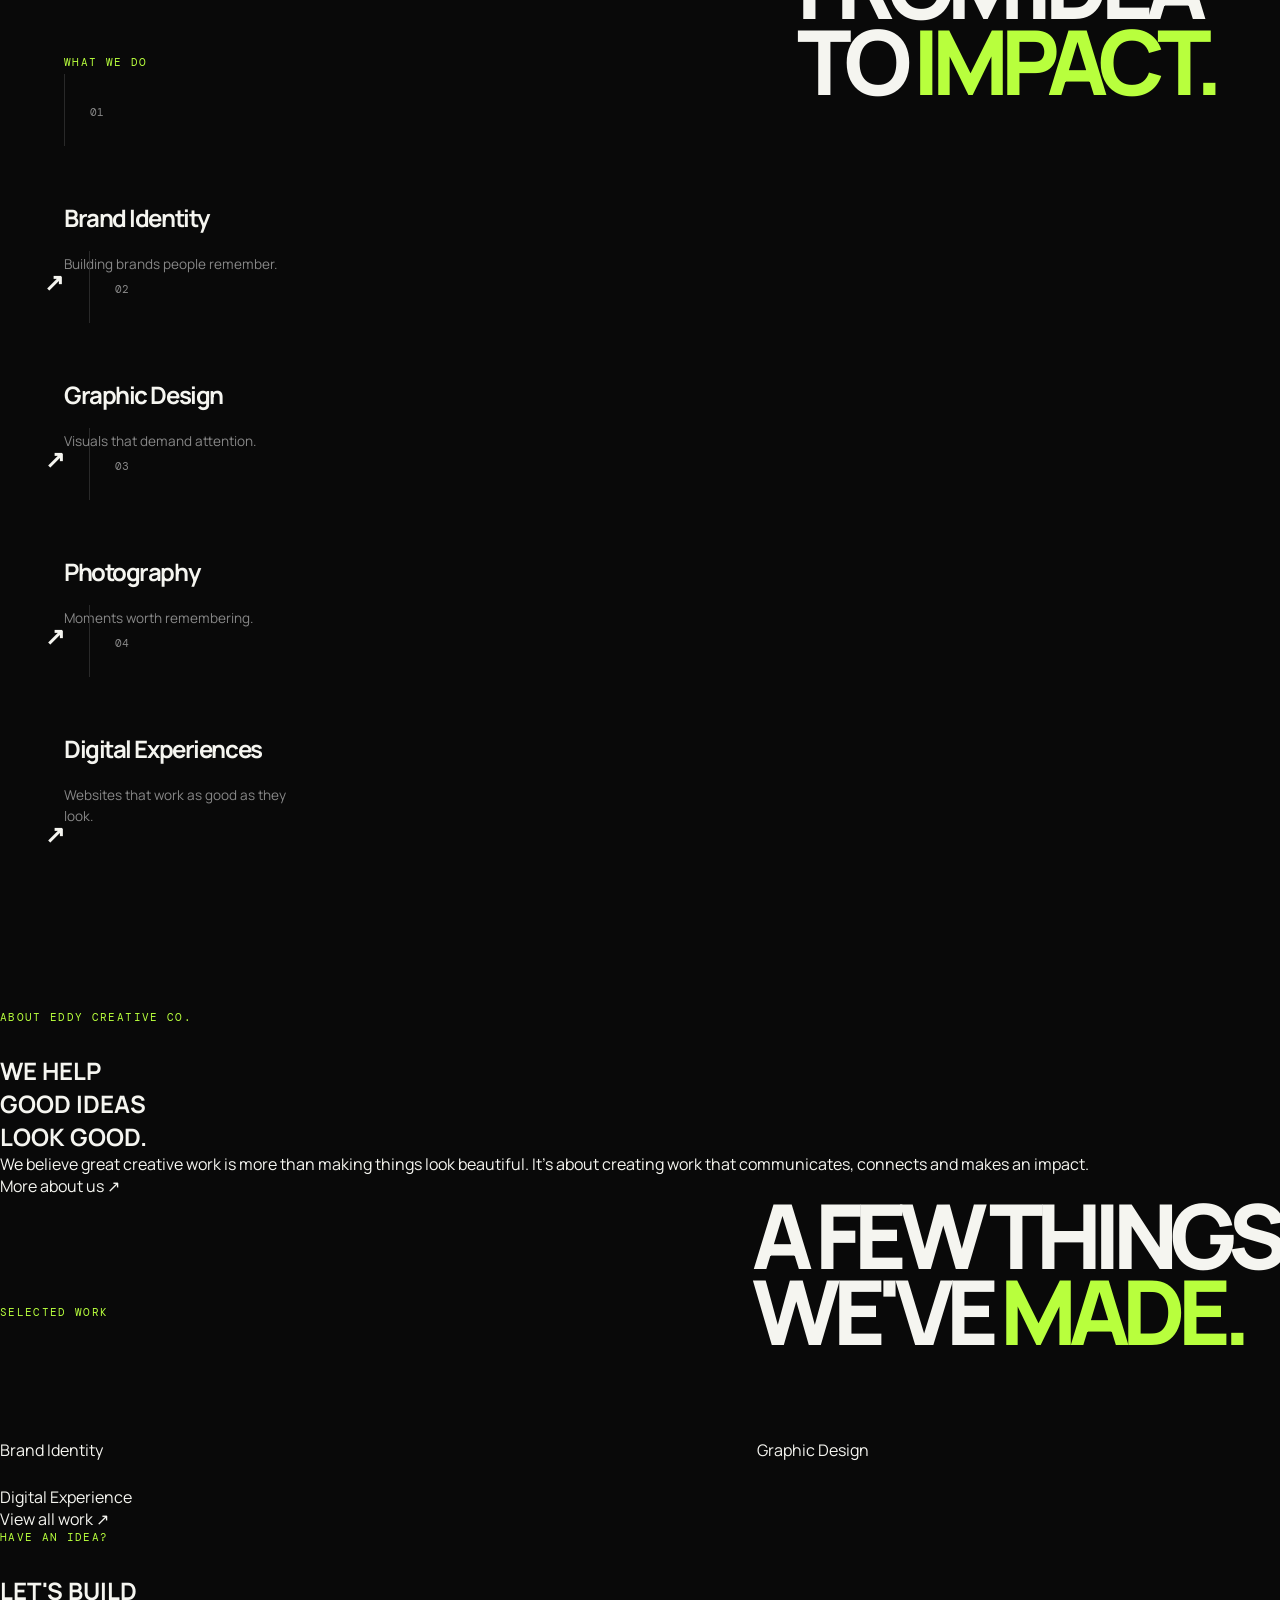
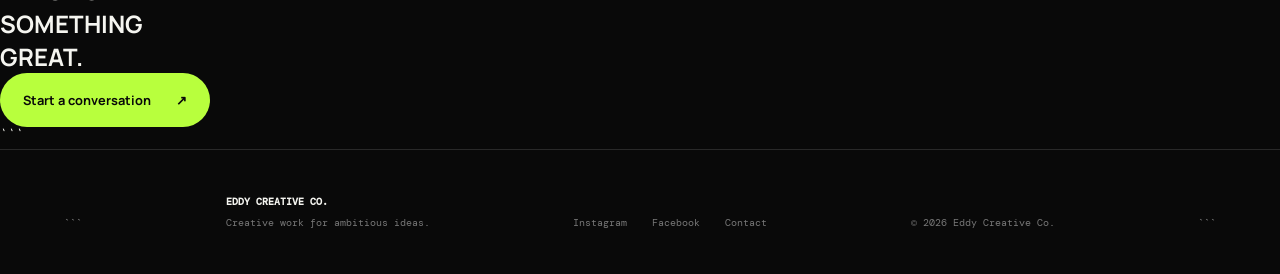
==== commit 9bb3361a: "Update index.html" ====
--- a/index.html
+++ b/index.html
@@ -3,293 +3,478 @@
 <html lang="en">
 
 <head>
-  <meta charset="UTF-8" />
-  <meta name="viewport" content="width=device-width, initial-scale=1.0" />
+
+  <meta charset="UTF-8">
+
+  <meta name="viewport" content="width=device-width, initial-scale=1.0">
+
+  <meta name="google-site-verification" content="nQFoyttFOH3jRJIkFZbqDxu40IJLwQLUJpzGsCXbFrE">
 
 <meta
- name="description"
- content="Eddy Creative Co. creates bold brand identities, graphic design, photography, videography and digital experiences for ambitious businesses and ideas."
-/>
+name="description"
+content="Eddy Creative Co. helps ambitious businesses, brands and creators stand out through graphic design, branding, photography, videography and digital experiences."
+
+>
 
 <meta
- name="keywords"
- content="Eddy Creative Co, graphic design, branding, photography, videography, creative studio, Kenya"
-/>
-
-  <title>Eddy Creative Co. — Make Your Ideas Impossible to Ignore</title>
-
-  <link rel="stylesheet" href="style.css" />
+name="keywords"
+content="graphic design, branding, logo design, photography, videography, web design, creative studio, Kakamega, Kenya, Eddy Creative Co."
+
+>
+
+  <meta name="author" content="Eddy Creative Co.">
+
+  <meta property="og:title" content="Eddy Creative Co. — Creative Work for Ambitious Ideas">
+
+<meta
+property="og:description"
+content="Creative work for ambitious ideas. Branding, graphic design, photography, videography and digital experiences."
+
+>
+
+  <meta property="og:type" content="website">
+
+<meta
+property="og:url"
+content="https://eddy-creative-co.vercel.app/"
+
+>
+
+  <title>
+    Eddy Creative Co. — Creative Work for Ambitious Ideas
+  </title>
+
+  <link rel="stylesheet" href="style.css">
+
 </head>
 
 <body>
 
-  <!-- HEADER -->
+  <!-- ================================
+       HEADER
+  ================================= -->
 
   <header class="site-header">
 
 ```
-<a href="index.html" class="logo">
-  <strong>EDDY</strong>
-  <span>CREATIVE CO.</span>
+<a
+  href="index.html"
+  class="logo"
+>
+
+  <strong>
+    EDDY
+  </strong>
+
+  <span>
+    CREATIVE CO.
+  </span>
+
 </a>
 
+
 <nav class="desktop-nav">
-  <a href="services.html">Services</a>
-  <a href="work.html">Work</a>
-  <a href="about.html">About</a>
-  <a href="contact.html" class="nav-button">Let's Talk ↗</a>
+
+  <a href="services.html">
+    Services
+  </a>
+
+  <a href="work.html">
+    Work
+  </a>
+
+  <a href="about.html">
+    About
+  </a>
+
+  <a
+    href="contact.html"
+    class="nav-button"
+  >
+
+    Let's Talk ↗
+
+  </a>
+
 </nav>
 
-<button class="menu-toggle" aria-label="Open menu">
+
+<button
+  class="menu-toggle"
+  aria-label="Open menu"
+>
+
   <span></span>
+
   <span></span>
+
 </button>
 ```
 
   </header>
 
-  <!-- MOBILE MENU -->
+  <!-- ================================
+       MOBILE MENU
+  ================================= -->
 
   <div class="mobile-menu">
 
 ```
-<a href="index.html">Home</a>
-<a href="services.html">Services</a>
-<a href="work.html">Work</a>
-<a href="about.html">About</a>
-<a href="contact.html">Let's Talk ↗</a>
-```
-
-  </div>
+<a href="index.html">
+  Home
+</a>
+
+<a href="services.html">
+  Services
+</a>
+
+<a href="work.html">
+  Work
+</a>
+
+<a href="about.html">
+  About
+</a>
+
+<a href="contact.html">
+  Let's Talk ↗
+</a>
+```
+
+  </div>
+
+  <!-- ================================
+       HERO
+  ================================= -->
 
   <main>
 
 ```
-<!-- HERO -->
-
 <section class="hero">
 
-  <div class="hero-orb"></div>
 
   <div class="hero-content">
 
+
     <p class="eyebrow">
-      Independent creative studio
+      Creative work for ambitious ideas
     </p>
 
+
     <h1>
-      MAKE<br />
-      IT<br />
-      <span>VISIBLE.</span>
+
+      MAKE YOUR<br>
+
+      <span>
+        MARK.
+      </span>
+
     </h1>
 
-    <div class="hero-bottom">
-
-      <p>
-        We create identities, visuals, and digital experiences for people
-        building something worth remembering.
-      </p>
-
-      <a href="work.html" class="primary-button">
+
+    <p class="hero-description">
+
+      Eddy Creative Co. helps ambitious businesses,
+      brands and creators look as good as the ideas
+      behind them.
+
+    </p>
+
+
+    <div class="hero-actions">
+
+
+      <a
+        href="contact.html"
+        class="primary-button"
+      >
+
+        Start a project
+
+        <span>
+          ↗
+        </span>
+
+      </a>
+
+
+      <a
+        href="work.html"
+        class="secondary-button"
+      >
+
         Explore our work
-        <span>↗</span>
+
       </a>
 
+
     </div>
 
-  </div>
-
-  <div class="hero-number">
-    01 / 05
-  </div>
+
+  </div>
+
 
 </section>
 
 
-<!-- INTRO -->
+<!-- ================================
+     WHY EDDY CREATIVE CO.
+================================= -->
 
 <section class="intro-section">
 
-  <div class="section-label">
-    01 — WHY EDDY CREATIVE CO.
-  </div>
-
-  <div class="intro-content">
+
+  <p class="eyebrow">
+    Why Eddy Creative Co.
+  </p>
+
+
+  <h2>
+
+    GOOD IDEAS<br>
+
+    DESERVE TO BE<br>
+
+    <span>
+      SEEN.
+    </span>
+
+  </h2>
+
+
+  <p class="section-text">
+
+    Whether you're launching a business,
+    building a brand or bringing an idea to life,
+    we create visuals that make people stop,
+    look and remember.
+
+  </p>
+
+
+</section>
+
+
+<!-- ================================
+     SERVICES PREVIEW
+================================= -->
+
+<section class="services-preview">
+
+
+  <div class="section-heading">
+
+
+    <p class="eyebrow">
+      What we do
+    </p>
+
 
     <h2>
-      GOOD IDEAS<br />
-      DESERVE TO<br />
-      <span>LOOK GOOD.</span>
+
+      FROM IDEA<br>
+
+      TO <span>
+        IMPACT.
+      </span>
+
     </h2>
 
-    <div class="intro-text">
-
-      <p>
-        Your business may be new. Your idea may be growing. But the way
-        people see you should never feel like an afterthought.
-      </p>
-
-      <p>
-        Eddy Creative Co. helps ambitious people and businesses turn ideas
-        into visuals that feel confident, intentional, and impossible to
-        ignore.
-      </p>
-
-      <a href="about.html" class="text-link">
-        More about Eddy Creative Co. ↗
-      </a>
-
-    </div>
-
-  </div>
-
-</section>
-
-
-<!-- SERVICES -->
-
-<section class="services-preview">
-
-  <div class="section-heading">
-
-    <div>
-
-      <p class="eyebrow">
-        What we do
-      </p>
-
-      <h2>
-        FROM IDEA<br />
-        TO <span>IMPACT.</span>
-      </h2>
-
-    </div>
-
-    <a href="services.html" class="text-link">
-      View all services ↗
-    </a>
-
-  </div>
-
-
-  <div class="services-grid">
-
-    <article class="service-card">
-
-      <span>01</span>
+
+  </div>
+
+
+  <div class="service-grid">
+
+
+    <a
+      href="services.html"
+      class="service-card"
+    >
+
+      <span>
+        01
+      </span>
 
       <h3>
         Brand Identity
       </h3>
 
       <p>
-        Logos, visual systems, brand direction, and identities built to
-        make businesses recognizable.
+        Building brands people remember.
       </p>
 
-      <strong>↗</strong>
-
-    </article>
-
-
-    <article class="service-card">
-
-      <span>02</span>
+      <strong>
+        ↗
+      </strong>
+
+    </a>
+
+
+    <a
+      href="services.html"
+      class="service-card"
+    >
+
+      <span>
+        02
+      </span>
 
       <h3>
         Graphic Design
       </h3>
 
       <p>
-        Posters, campaigns, social media, flyers, and visual communication
-        designed to capture attention.
+        Visuals that demand attention.
       </p>
 
-      <strong>↗</strong>
-
-    </article>
-
-
-    <article class="service-card">
-
-      <span>03</span>
+      <strong>
+        ↗
+      </strong>
+
+    </a>
+
+
+    <a
+      href="services.html"
+      class="service-card"
+    >
+
+      <span>
+        03
+      </span>
 
       <h3>
         Photography
       </h3>
 
       <p>
-        Images that capture people, products, moments, and stories with
-        intention.
+        Moments worth remembering.
       </p>
 
-      <strong>↗</strong>
-
-    </article>
-
-
-    <article class="service-card">
-
-      <span>04</span>
+      <strong>
+        ↗
+      </strong>
+
+    </a>
+
+
+    <a
+      href="services.html"
+      class="service-card"
+    >
+
+      <span>
+        04
+      </span>
 
       <h3>
         Digital Experiences
       </h3>
 
       <p>
-        Modern websites and digital experiences designed to make your
-        presence impossible to ignore.
+        Websites that work as good as they look.
       </p>
 
-      <strong>↗</strong>
-
-    </article>
-
-  </div>
+      <strong>
+        ↗
+      </strong>
+
+    </a>
+
+
+  </div>
+
 
 </section>
 
 
-<!-- STATEMENT -->
-
-<section class="statement-section">
-
-  <p class="eyebrow">
-    Our approach
-  </p>
-
-  <h2>
-    WE DON'T JUST MAKE THINGS
-    <span>LOOK GOOD.</span>
-    WE MAKE THEM
-    <span>MEAN SOMETHING.</span>
-  </h2>
+<!-- ================================
+     ABOUT PREVIEW
+================================= -->
+
+<section class="about-preview">
+
+
+  <div>
+
+
+    <p class="eyebrow">
+      About Eddy Creative Co.
+    </p>
+
+
+    <h2>
+
+      WE HELP<br>
+
+      GOOD IDEAS<br>
+
+      <span>
+        LOOK GOOD.
+      </span>
+
+    </h2>
+
+
+  </div>
+
+
+  <div>
+
+
+    <p class="section-text">
+
+      We believe great creative work is more than
+      making things look beautiful.
+
+      It's about creating work that communicates,
+      connects and makes an impact.
+
+    </p>
+
+
+    <a
+      href="about.html"
+      class="text-link"
+    >
+
+      More about us ↗
+
+    </a>
+
+
+  </div>
+
 
 </section>
 
 
-<!-- SELECTED WORK -->
-
-<section class="featured-work">
+<!-- ================================
+     WORK PREVIEW
+================================= -->
+
+<section class="work-preview">
+
 
   <div class="section-heading">
 
-    <div>
-
-      <p class="eyebrow">
-        Selected work
-      </p>
-
-      <h2>
-        MADE<br />
-        <span>VISIBLE.</span>
-      </h2>
-
-    </div>
-
-    <a href="work.html" class="text-link">
-      See all work ↗
-    </a>
+
+    <p class="eyebrow">
+      Selected work
+    </p>
+
+
+    <h2>
+
+      A FEW THINGS<br>
+
+      WE'VE <span>
+        MADE.
+      </span>
+
+    </h2>
+
 
   </div>
 
@@ -297,31 +482,31 @@
   <div class="work-grid">
 
 
-    <a href="work.html" class="work-card work-card-large">
-
-      <div class="work-visual visual-one">
+    <a
+      href="work.html"
+      class="work-card"
+    >
+
+      <div class="work-placeholder">
 
         <span>
-          01 / BRANDING
+          Brand Identity
         </span>
 
-        <strong>
-          BUILD<br />
-          A BRAND<br />
-          PEOPLE<br />
-          REMEMBER.
-        </strong>
-
       </div>
 
-      <div class="work-info">
-
-        <h3>
-          Brand Identity
-        </h3>
+    </a>
+
+
+    <a
+      href="work.html"
+      class="work-card"
+    >
+
+      <div class="work-placeholder">
 
         <span>
-          Branding ↗
+          Graphic Design
         </span>
 
       </div>
@@ -329,130 +514,125 @@
     </a>
 
 
-    <a href="work.html" class="work-card">
-
-      <div class="work-visual visual-two">
+    <a
+      href="work.html"
+      class="work-card"
+    >
+
+      <div class="work-placeholder">
 
         <span>
-          02 / DESIGN
+          Digital Experience
         </span>
 
-        <strong>
-          MAKE<br />
-          THEM<br />
-          LOOK<br />
-          TWICE.
-        </strong>
-
       </div>
 
-      <div class="work-info">
-
-        <h3>
-          Visual Campaign
-        </h3>
-
-        <span>
-          Design ↗
-        </span>
-
-      </div>
-
-    </a>
-
-
-    <a href="work.html" class="work-card">
-
-      <div class="work-visual visual-three">
-
-        <span>
-          03 / VISUALS
-        </span>
-
-        <strong>
-          TELL<br />
-          STORIES<br />
-          WITHOUT<br />
-          WORDS.
-        </strong>
-
-      </div>
-
-      <div class="work-info">
-
-        <h3>
-          Visual Storytelling
-        </h3>
-
-        <span>
-          Photography ↗
-        </span>
-
-      </div>
-
-    </a>
-
-  </div>
+    </a>
+
+
+  </div>
+
+
+  <a
+    href="work.html"
+    class="text-link"
+  >
+
+    View all work ↗
+
+  </a>
+
 
 </section>
 
 
-<!-- CTA -->
-
-<section class="cta-section">
+<!-- ================================
+     FINAL CTA
+================================= -->
+
+<section class="final-cta">
+
 
   <p class="eyebrow">
     Have an idea?
   </p>
 
+
   <h2>
-    LET'S BUILD<br />
-    SOMETHING<br />
-    <span>GREAT.</span>
+
+    LET'S BUILD<br>
+
+    SOMETHING<br>
+
+    <span>
+      GREAT.
+    </span>
+
   </h2>
 
-  <a href="contact.html" class="primary-button">
-    Start a project
-    <span>↗</span>
-  </a>
+
+  <a
+    href="contact.html"
+    class="primary-button"
+  >
+
+    Start a conversation
+
+    <span>
+      ↗
+    </span>
+
+  </a>
+
 
 </section>
 ```
 
   </main>
 
-  <!-- FOOTER -->
+  <!-- ================================
+       FOOTER
+  ================================= -->
 
   <footer class="site-footer">
 
 ```
 <div>
+
 
   <strong>
     EDDY CREATIVE CO.
   </strong>
 
+
   <p>
     Creative work for ambitious ideas.
   </p>
 
+
 </div>
 
+
 <div class="footer-links">
+
 
   <a href="#">
     Instagram
   </a>
 
+
   <a href="#">
     Facebook
   </a>
 
+
   <a href="contact.html">
     Contact
   </a>
 
+
 </div>
+
 
 <p>
   © 2026 Eddy Creative Co.
@@ -461,6 +641,10 @@
 
   </footer>
 
+  <!-- ================================
+       JAVASCRIPT
+  ================================= -->
+
   <script src="script.js"></script>
 
 </body>
--- a/style.css
+++ b/style.css
@@ -1,8 +1,8 @@
 @import url('https://fonts.googleapis.com/css2?family=DM+Mono:wght@400;500&family=Manrope:wght@400;500;600;700;800&display=swap');
 
-/* =========================
+/* =====================================================
 RESET
-========================= */
+===================================================== */
 
 * {
   margin: 0;
@@ -26,13 +26,16 @@
 text-decoration: none;
 }
 
-button {
+button,
+input,
+textarea,
+select {
 font-family: inherit;
 }
 
-/* =========================
+/* =====================================================
 VARIABLES
-========================= */
+===================================================== */
 
 :root {
 --black: #090909;
@@ -44,9 +47,9 @@
 --lime: #b8ff3d;
 }
 
-/* =========================
+/* =====================================================
 HEADER
-========================= */
+===================================================== */
 
 .site-header {
 align-items: center;
@@ -104,9 +107,9 @@
 padding: 12px 18px;
 }
 
-/* =========================
+/* =====================================================
 MOBILE MENU
-========================= */
+===================================================== */
 
 .menu-toggle {
 background: none;
@@ -115,13 +118,25 @@
 display: none;
 flex-direction: column;
 gap: 6px;
+padding: 5px;
+position: relative;
+z-index: 30;
 }
 
 .menu-toggle span {
 background: var(--white);
 display: block;
 height: 1px;
+transition: transform 0.3s ease;
 width: 28px;
+}
+
+.menu-toggle.active span:first-child {
+transform: translateY(3.5px) rotate(45deg);
+}
+
+.menu-toggle.active span:last-child {
+transform: translateY(-3.5px) rotate(-45deg);
 }
 
 .mobile-menu {
@@ -145,9 +160,9 @@
 letter-spacing: -0.06em;
 }
 
-/* =========================
+/* =====================================================
 COMMON
-========================= */
+===================================================== */
 
 .eyebrow {
 color: var(--lime);
@@ -158,26 +173,19 @@
 text-transform: uppercase;
 }
 
-.text-link {
-border-bottom: 1px solid #555;
-color: #aaa;
-display: inline-block;
+.section-label {
 font-family: 'DM Mono', monospace;
 font-size: 0.7rem;
-padding-bottom: 8px;
-transition: color 0.3s ease, border-color 0.3s ease;
-}
-
-.text-link:hover {
-border-color: var(--lime);
-color: var(--lime);
+margin-bottom: 80px;
 }
 
 .primary-button {
 align-items: center;
 background: var(--lime);
+border: none;
 border-radius: 100px;
 color: var(--black);
+cursor: pointer;
 display: inline-flex;
 font-size: 0.8rem;
 font-weight: 700;
@@ -190,9 +198,9 @@
 transform: translateY(-5px);
 }
 
-/* =========================
-HERO
-========================= */
+/* =====================================================
+HOME HERO
+===================================================== */
 
 .hero {
 align-items: flex-end;
@@ -248,12 +256,7 @@
 line-height: 0.8;
 }
 
-.hero h1 span,
-.intro-section h2 span,
-.services-preview h2 span,
-.statement-section h2 span,
-.featured-work h2 span,
-.cta-section h2 span {
+.hero h1 span {
 color: var(--lime);
 }
 
@@ -282,20 +285,14 @@
 right: 5vw;
 }
 
-/* =========================
-INTRO
-========================= */
+/* =====================================================
+HOME INTRO
+===================================================== */
 
 .intro-section {
 background: var(--lime);
 color: var(--black);
 padding: 150px 5vw;
-}
-
-.section-label {
-font-family: 'DM Mono', monospace;
-font-size: 0.7rem;
-margin-bottom: 80px;
 }
 
 .intro-content {
@@ -311,6 +308,10 @@
 line-height: 0.85;
 }
 
+.intro-content h2 span {
+color: #4b5d20;
+}
+
 .intro-text {
 align-self: end;
 max-width: 400px;
@@ -322,9 +323,9 @@
 margin-bottom: 40px;
 }
 
-/* =========================
-SERVICES
-========================= */
+/* =====================================================
+HOME SERVICES
+===================================================== */
 
 .services-preview {
 padding: 160px 5vw;
@@ -344,6 +345,11 @@
 line-height: 0.85;
 }
 
+.section-heading h2 span,
+.featured-work h2 span {
+color: var(--lime);
+}
+
 .services-grid {
 display: grid;
 grid-template-columns: repeat(4, 1fr);
@@ -389,9 +395,9 @@
 right: 25px;
 }
 
-/* =========================
+/* =====================================================
 STATEMENT
-========================= */
+===================================================== */
 
 .statement-section {
 background: #eeeeea;
@@ -411,9 +417,13 @@
 max-width: 1100px;
 }
 
-/* =========================
+.statement-section h2 span {
+color: #777;
+}
+
+/* =====================================================
 FEATURED WORK
-========================= */
+===================================================== */
 
 .featured-work {
 padding: 160px 5vw;
@@ -494,88 +504,189 @@
 font-size: 0.65rem;
 }
 
-/* =========================
-CTA
-========================= */
-
-.cta-section {
-background: #151515;
-padding: 180px 5vw;
-}
-
-.cta-section h2 {
-font-size: clamp(3.5rem, 8vw, 8rem);
-font-weight: 800;
-letter-spacing: -0.1em;
-line-height: 0.82;
-margin-bottom: 70px;
-}
-
-/* =========================
-FOOTER
-========================= */
-
-.site-footer {
-align-items: flex-end;
-border-top: 1px solid var(--line);
-color: #777;
-display: flex;
-font-family: 'DM Mono', monospace;
-font-size: 0.65rem;
-justify-content: space-between;
-padding: 45px 5vw;
-}
-
-.site-footer strong {
-color: var(--white);
-}
-
-.site-footer p {
-margin-top: 8px;
-}
-
-.footer-links {
-display: flex;
-gap: 25px;
-}
-
-.footer-links a:hover {
-color: var(--lime);
-}
-
-/* =========================
-WORK PAGE
-========================= */
-
-.work-hero {
+/* =====================================================
+SERVICES / WORK / ABOUT / CONTACT HEROES
+===================================================== */
+
+.services-hero,
+.work-hero,
+.about-hero,
+.contact-hero {
 min-height: 90vh;
 padding: 180px 5vw 100px;
 position: relative;
 }
 
-.work-hero h1 {
+.services-hero h1,
+.work-hero h1,
+.about-hero h1,
+.contact-hero h1 {
 font-size: clamp(4rem, 12vw, 11rem);
 font-weight: 800;
 letter-spacing: -0.1em;
 line-height: 0.8;
 }
 
+.services-hero h1 span,
 .work-hero h1 span,
-.work-cta h2 span {
+.about-hero h1 span,
+.contact-hero h1 span {
 color: var(--lime);
 }
 
-.page-intro {
+.services-intro,
+.page-intro,
+.about-intro,
+.contact-intro {
 color: var(--muted);
 font-size: 0.95rem;
 line-height: 1.7;
 margin-top: 55px;
-max-width: 420px;
-}
-
-/* =========================
-PORTFOLIO SECTION
-========================= */
+max-width: 480px;
+}
+
+/* =====================================================
+SERVICES PAGE
+===================================================== */
+
+.services-list-section {
+background: #eeeeea;
+color: var(--black);
+padding: 120px 5vw 160px;
+}
+
+.service-detail {
+border-top: 1px solid #c9c9c9;
+display: grid;
+gap: 50px;
+grid-template-columns: 80px 1fr 80px;
+padding: 70px 0;
+transition: padding 0.3s ease;
+}
+
+.service-detail:last-child {
+border-bottom: 1px solid #c9c9c9;
+}
+
+.service-detail:hover {
+padding-left: 20px;
+padding-right: 20px;
+}
+
+.service-detail-number {
+color: #777;
+font-family: 'DM Mono', monospace;
+font-size: 0.7rem;
+}
+
+.service-detail-content {
+max-width: 800px;
+}
+
+.service-detail-content h2 {
+font-size: clamp(3.5rem, 7vw, 7rem);
+font-weight: 800;
+letter-spacing: -0.09em;
+line-height: 0.82;
+margin-bottom: 45px;
+}
+
+.service-detail-content h2 span {
+color: #777;
+}
+
+.service-detail-content p {
+color: #555;
+font-size: 1rem;
+line-height: 1.7;
+margin-bottom: 20px;
+max-width: 600px;
+}
+
+.service-tags {
+display: flex;
+flex-wrap: wrap;
+gap: 8px;
+margin-top: 40px;
+}
+
+.service-tags span {
+border: 1px solid #bbb;
+border-radius: 100px;
+color: #555;
+font-family: 'DM Mono', monospace;
+font-size: 0.6rem;
+padding: 10px 14px;
+}
+
+.service-detail-arrow {
+font-size: 2rem;
+text-align: right;
+transition: transform 0.3s ease;
+}
+
+.service-detail:hover .service-detail-arrow {
+transform: translate(8px, -8px);
+}
+
+/* =====================================================
+PROCESS
+===================================================== */
+
+.process-section {
+padding: 160px 5vw;
+}
+
+.process-section h2 {
+font-size: clamp(3rem, 7vw, 7rem);
+font-weight: 800;
+letter-spacing: -0.09em;
+line-height: 0.85;
+}
+
+.process-section h2 span {
+color: var(--lime);
+}
+
+.process-grid {
+border-top: 1px solid var(--line);
+display: grid;
+grid-template-columns: repeat(4, 1fr);
+margin-top: 100px;
+}
+
+.process-step {
+border-right: 1px solid var(--line);
+min-height: 280px;
+padding: 30px;
+}
+
+.process-step:first-child {
+border-left: 1px solid var(--line);
+}
+
+.process-step > span {
+color: var(--lime);
+font-family: 'DM Mono', monospace;
+font-size: 0.7rem;
+}
+
+.process-step h3 {
+font-size: 1.5rem;
+letter-spacing: -0.06em;
+margin-top: 70px;
+}
+
+.process-step p {
+color: var(--muted);
+font-size: 0.85rem;
+line-height: 1.7;
+margin-top: 20px;
+}
+
+/* =====================================================
+WORK PAGE
+===================================================== */
 
 .portfolio-section {
 background: #eeeeea;
@@ -613,7 +724,6 @@
 font-family: 'DM Mono', monospace;
 font-size: 0.6rem;
 padding: 9px 14px;
-transition: all 0.3s ease;
 }
 
 .filter-button:hover,
@@ -621,10 +731,6 @@
 background: var(--black);
 color: white;
 }
-
-/* =========================
-PORTFOLIO GRID
-========================= */
 
 .portfolio-grid {
 display: grid;
@@ -643,52 +749,70 @@
 
 .portfolio-card {
 cursor: pointer;
-min-width: 0;
-transition: opacity 0.3s ease, transform 0.3s ease;
-}
-
-/* =========================
-PORTFOLIO IMAGES
-========================= */
+}
 
 .portfolio-image {
-background: #181818;
-height: 480px;
+align-items: flex-end;
+display: flex;
+justify-content: space-between;
+min-height: 480px;
 overflow: hidden;
+padding: 30px;
 position: relative;
-width: 100%;
+transition: transform 0.5s ease;
 }
 
 .portfolio-large .portfolio-image {
-height: 720px;
+min-height: 720px;
 }
 
 .portfolio-wide .portfolio-image {
-height: 400px;
+min-height: 400px;
+}
+
+.portfolio-card:hover .portfolio-image {
+transform: scale(0.98);
 }
 
 .portfolio-image img {
-display: block;
 height: 100%;
 inset: 0;
 object-fit: cover;
 position: absolute;
-transition: transform 0.6s ease;
 width: 100%;
 }
 
-.portfolio-card:hover .portfolio-image img {
-transform: scale(1.05);
+.portfolio-image::after {
+background: linear-gradient(
+to top,
+rgba(0, 0, 0, 0.65),
+transparent 55%
+);
+content: '';
+inset: 0;
+pointer-events: none;
+position: absolute;
+}
+
+.project-number,
+.project-title {
+position: relative;
+z-index: 2;
 }
 
 .project-number {
 color: var(--lime);
 font-family: 'DM Mono', monospace;
 font-size: 0.7rem;
-left: 30px;
-position: absolute;
-top: 30px;
-z-index: 2;
+}
+
+.project-title {
+color: white;
+font-size: clamp(1.5rem, 4vw, 4rem);
+font-weight: 800;
+letter-spacing: -0.08em;
+line-height: 0.85;
+text-align: right;
 }
 
 .portfolio-info {
@@ -715,9 +839,268 @@
 font-size: 1.5rem;
 }
 
-/* =========================
-WORK CTA
-========================= */
+/* =====================================================
+ABOUT PAGE
+===================================================== */
+
+.about-story {
+background: var(--lime);
+color: var(--black);
+padding: 150px 5vw;
+}
+
+.about-story-grid {
+display: grid;
+gap: 100px;
+grid-template-columns: 1.3fr 1fr;
+}
+
+.about-story-grid h2 {
+font-size: clamp(3rem, 7vw, 7rem);
+font-weight: 800;
+letter-spacing: -0.09em;
+line-height: 0.82;
+}
+
+.about-story-grid h2 span {
+color: #4b5d20;
+}
+
+.about-story-text {
+align-self: end;
+max-width: 500px;
+}
+
+.about-story-text p {
+font-size: 1rem;
+line-height: 1.8;
+margin-bottom: 25px;
+}
+
+.about-belief {
+background: #eeeeea;
+color: var(--black);
+padding: 160px 5vw;
+}
+
+.about-belief .eyebrow {
+color: #555;
+}
+
+.about-belief h2 {
+font-size: clamp(3rem, 7vw, 7rem);
+font-weight: 800;
+letter-spacing: -0.09em;
+line-height: 0.85;
+max-width: 1200px;
+}
+
+.about-belief h2 span {
+color: #777;
+}
+
+.values-section {
+padding: 160px 5vw;
+}
+
+.values-grid {
+border-top: 1px solid var(--line);
+display: grid;
+grid-template-columns: repeat(4, 1fr);
+}
+
+.value-card {
+border-right: 1px solid var(--line);
+min-height: 300px;
+padding: 30px;
+}
+
+.value-card:first-child {
+border-left: 1px solid var(--line);
+}
+
+.value-card > span {
+color: var(--lime);
+font-family: 'DM Mono', monospace;
+font-size: 0.7rem;
+}
+
+.value-card h3 {
+font-size: 1.6rem;
+letter-spacing: -0.06em;
+margin-top: 80px;
+}
+
+.value-card p {
+color: var(--muted);
+font-size: 0.85rem;
+line-height: 1.7;
+margin-top: 20px;
+}
+
+.about-partner {
+background: #151515;
+padding: 160px 5vw;
+}
+
+.partner-content {
+max-width: 900px;
+}
+
+.partner-content h2 {
+font-size: clamp(3rem, 7vw, 7rem);
+font-weight: 800;
+letter-spacing: -0.09em;
+line-height: 0.85;
+margin-bottom: 55px;
+}
+
+.partner-content h2 span {
+color: var(--lime);
+}
+
+.partner-content > p:not(.eyebrow) {
+color: var(--muted);
+font-size: 1rem;
+line-height: 1.8;
+margin-bottom: 45px;
+max-width: 550px;
+}
+
+/* =====================================================
+CONTACT PAGE
+===================================================== */
+
+.contact-section {
+background: #eeeeea;
+color: var(--black);
+padding: 140px 5vw 160px;
+}
+
+.contact-grid {
+display: grid;
+gap: 120px;
+grid-template-columns: 0.9fr 1.1fr;
+margin: auto;
+max-width: 1400px;
+}
+
+.contact-details h2 {
+font-size: clamp(3rem, 6vw, 6rem);
+font-weight: 800;
+letter-spacing: -0.09em;
+line-height: 0.85;
+margin-bottom: 45px;
+}
+
+.contact-details h2 span {
+color: #777;
+}
+
+.contact-details .eyebrow {
+color: #555;
+}
+
+.contact-description {
+color: #555;
+font-size: 1rem;
+line-height: 1.8;
+max-width: 430px;
+}
+
+.contact-links {
+border-top: 1px solid #c8c8c8;
+margin-top: 60px;
+}
+
+.contact-links a {
+border-bottom: 1px solid #c8c8c8;
+display: flex;
+flex-direction: column;
+gap: 8px;
+padding: 22px 0;
+transition: padding 0.3s ease;
+}
+
+.contact-links a:hover {
+padding-left: 12px;
+}
+
+.contact-links a span {
+color: #777;
+font-family: 'DM Mono', monospace;
+font-size: 0.65rem;
+text-transform: uppercase;
+}
+
+.contact-form {
+background: #ffffff;
+padding: 50px;
+}
+
+.form-group {
+border-bottom: 1px solid #d0d0d0;
+margin-bottom: 35px;
+padding-bottom: 12px;
+}
+
+.form-group label {
+color: #777;
+display: block;
+font-family: 'DM Mono', monospace;
+font-size: 0.65rem;
+margin-bottom: 12px;
+text-transform: uppercase;
+}
+
+.form-group input,
+.form-group select,
+.form-group textarea {
+background: transparent;
+border: none;
+color: var(--black);
+font-size: 1rem;
+outline: none;
+padding: 8px 0;
+width: 100%;
+}
+
+.form-group input::placeholder,
+.form-group textarea::placeholder {
+color: #999;
+}
+
+.form-group select {
+cursor: pointer;
+}
+
+.form-group textarea {
+min-height: 150px;
+resize: vertical;
+}
+
+.form-submit {
+margin-top: 15px;
+}
+
+.contact-final {
+padding: 180px 5vw;
+}
+
+.contact-final h2 {
+font-size: clamp(3.5rem, 8vw, 8rem);
+font-weight: 800;
+letter-spacing: -0.1em;
+line-height: 0.82;
+}
+
+.contact-final h2 span {
+color: var(--lime);
+}
+
+/* =====================================================
+CTA
+===================================================== */
 
 .work-cta {
 padding: 180px 5vw;
@@ -731,9 +1114,45 @@
 margin-bottom: 70px;
 }
 
-/* =========================
-REVEAL ANIMATIONS
-========================= */
+.work-cta h2 span {
+color: var(--lime);
+}
+
+/* =====================================================
+FOOTER
+===================================================== */
+
+.site-footer {
+align-items: flex-end;
+border-top: 1px solid var(--line);
+color: #777;
+display: flex;
+font-family: 'DM Mono', monospace;
+font-size: 0.65rem;
+justify-content: space-between;
+padding: 45px 5vw;
+}
+
+.site-footer strong {
+color: var(--white);
+}
+
+.site-footer p {
+margin-top: 8px;
+}
+
+.footer-links {
+display: flex;
+gap: 25px;
+}
+
+.footer-links a:hover {
+color: var(--lime);
+}
+
+/* =====================================================
+ANIMATIONS
+===================================================== */
 
 .reveal {
 opacity: 0;
@@ -746,9 +1165,9 @@
 transform: translateY(0);
 }
 
-/* =========================
-RESPONSIVE
-========================= */
+/* =====================================================
+RESPONSIVE — TABLET
+===================================================== */
 
 @media (max-width: 850px) {
 
@@ -758,10 +1177,6 @@
 
 .menu-toggle {
 display: flex;
-}
-
-.hero {
-min-height: 850px;
 }
 
 .hero-bottom {
@@ -770,7 +1185,8 @@
 gap: 30px;
 }
 
-.intro-content {
+.intro-content,
+.about-story-grid {
 gap: 60px;
 grid-template-columns: 1fr;
 }
@@ -797,100 +1213,329 @@
 gap: 40px;
 }
 
+.service-detail {
+gap: 30px;
+grid-template-columns: 50px 1fr 50px;
+}
+
+.process-grid,
+.values-grid {
+grid-template-columns: 1fr 1fr;
+}
+
+.contact-grid {
+gap: 80px;
+grid-template-columns: 1fr;
+}
+
+.portfolio-toolbar {
+align-items: flex-start;
+flex-direction: column;
+gap: 25px;
+}
+
+}
+
+/* =====================================================
+RESPONSIVE — MOBILE
+===================================================== */
+
+@media (max-width: 550px) {
+
+.site-header {
+padding: 22px 6vw;
+}
+
+.hero {
+padding: 160px 6vw 70px;
+}
+
+.hero h1 {
+font-size: clamp(3.5rem, 16vw, 6rem);
+}
+
+.intro-section,
+.services-preview,
+.featured-work,
+.statement-section,
+.work-cta,
+.process-section,
+.about-story,
+.about-belief,
+.values-section,
+.about-partner,
+.contact-final {
+padding: 100px 6vw;
+}
+
+.services-grid {
+grid-template-columns: 1fr;
+}
+
+.service-card {
+border-left: none;
+border-top: 1px solid var(--line);
+min-height: 260px;
+}
+
+.service-card:first-child {
+border-top: none;
+}
+
+.work-card-large .work-visual,
+.work-visual {
+min-height: 350px;
+}
+
+.services-hero,
+.work-hero,
+.about-hero,
+.contact-hero {
+min-height: 800px;
+padding: 160px 6vw 80px;
+}
+
+.services-hero h1,
+.work-hero h1,
+.about-hero h1,
+.contact-hero h1 {
+font-size: clamp(3.5rem, 16vw, 6rem);
+}
+
+.services-list-section,
+.portfolio-section,
+.contact-section {
+padding: 80px 6vw 100px;
+}
+
+.service-detail {
+display: block;
+padding: 55px 0;
+}
+
+.service-detail:hover {
+padding-left: 0;
+padding-right: 0;
+}
+
+.service-detail-number {
+margin-bottom: 35px;
+}
+
+.service-detail-content h2 {
+font-size: clamp(3rem, 15vw, 5rem);
+margin-bottom: 35px;
+}
+
+.service-detail-arrow {
+margin-top: 35px;
+text-align: left;
+}
+
+.process-grid,
+.values-grid {
+grid-template-columns: 1fr;
+margin-top: 70px;
+}
+
+.process-step,
+.value-card {
+border-left: 1px solid var(--line);
+border-right: 1px solid var(--line);
+border-bottom: 1px solid var(--line);
+}
+
+.process-step h3,
+.value-card h3 {
+margin-top: 45px;
+}
+
+.about-story-grid h2,
+.about-belief h2,
+.partner-content h2 {
+font-size: clamp(3rem, 15vw, 5rem);
+}
+
+.portfolio-grid {
+grid-template-columns: 1fr;
+}
+
+.portfolio-large {
+grid-row: auto;
+}
+
+.portfolio-wide {
+grid-column: auto;
+}
+
+.portfolio-large .portfolio-image,
+.portfolio-image {
+min-height: 400px;
+}
+
+.contact-form {
+padding: 30px 22px;
+}
+
+.contact-grid {
+gap: 70px;
+}
+
 .site-footer {
 align-items: flex-start;
 flex-direction: column;
 gap: 35px;
-}
-
-.portfolio-toolbar {
-align-items: flex-start;
-flex-direction: column;
-gap: 25px;
-}
-
-.portfolio-grid {
-grid-template-columns: 1fr;
-}
-
-.portfolio-large {
-grid-row: auto;
-}
-
-.portfolio-wide {
-grid-column: auto;
-}
-
-.portfolio-large .portfolio-image,
-.portfolio-image,
-.portfolio-wide .portfolio-image {
-height: 450px;
-}
-
-}
+padding: 40px 6vw;
+}
+
+  }
+
+/* =====================================================
+WHATSAPP CHAT WIDGET
+===================================================== */
+
+.whatsapp-widget {
+bottom: 25px;
+position: fixed;
+right: 25px;
+z-index: 100;
+}
+
+.whatsapp-button {
+align-items: center;
+background: #25d366;
+border: none;
+border-radius: 50%;
+box-shadow: 0 8px 30px rgba(0, 0, 0, 0.35);
+color: white;
+cursor: pointer;
+display: flex;
+font-size: 1.8rem;
+height: 62px;
+justify-content: center;
+transition: transform 0.3s ease;
+width: 62px;
+}
+
+.whatsapp-button:hover {
+transform: scale(1.1);
+}
+
+.whatsapp-icon {
+font-size: 2rem;
+font-weight: bold;
+}
+
+.whatsapp-chatbox {
+background: #ffffff;
+bottom: 80px;
+box-shadow: 0 15px 50px rgba(0, 0, 0, 0.3);
+color: #111111;
+display: none;
+overflow: hidden;
+position: absolute;
+right: 0;
+width: 340px;
+}
+
+.whatsapp-chatbox.active {
+display: block;
+}
+
+.whatsapp-chat-header {
+align-items: center;
+background: #111111;
+color: white;
+display: flex;
+justify-content: space-between;
+padding: 20px;
+}
+
+.whatsapp-chat-header strong {
+display: block;
+font-size: 0.95rem;
+}
+
+.whatsapp-chat-header span {
+color: #999999;
+display: block;
+font-family: 'DM Mono', monospace;
+font-size: 0.6rem;
+margin-top: 5px;
+}
+
+.whatsapp-chat-header button {
+background: transparent;
+border: none;
+color: white;
+cursor: pointer;
+font-size: 1.8rem;
+}
+
+.whatsapp-chat-body {
+padding: 22px;
+}
+
+.whatsapp-chat-body p {
+background: #f0f0f0;
+color: #333333;
+font-size: 0.85rem;
+line-height: 1.6;
+margin-bottom: 18px;
+padding: 15px;
+}
+
+.whatsapp-chat-body textarea {
+border: 1px solid #dddddd;
+color: #111111;
+font-family: 'Manrope', sans-serif;
+font-size: 0.85rem;
+min-height: 100px;
+outline: none;
+padding: 14px;
+resize: none;
+width: 100%;
+}
+
+.whatsapp-chat-body textarea:focus {
+border-color: #25d366;
+}
+
+.whatsapp-send {
+align-items: center;
+background: #25d366;
+border: none;
+color: #ffffff;
+cursor: pointer;
+display: flex;
+font-family: 'Manrope', sans-serif;
+font-size: 0.8rem;
+font-weight: 700;
+justify-content: space-between;
+margin-top: 14px;
+padding: 15px 18px;
+width: 100%;
+}
+
+.whatsapp-send:hover {
+background: #1ebe5d;
+}
+
+/* =====================================================
+WHATSAPP MOBILE
+===================================================== */
 
 @media (max-width: 550px) {
 
-.site-header {
-padding: 22px 6vw;
-}
-
-.hero {
-padding: 160px 6vw 70px;
-}
-
-.hero h1 {
-font-size: clamp(3.5rem, 16vw, 6rem);
-}
-
-.intro-section,
-.services-preview,
-.featured-work,
-.statement-section,
-.cta-section,
-.work-cta {
-padding: 100px 6vw;
-}
-
-.services-grid {
-grid-template-columns: 1fr;
-}
-
-.service-card {
-border-left: none;
-border-top: 1px solid var(--line);
-min-height: 260px;
-}
-
-.service-card:first-child {
-border-top: none;
-}
-
-.work-card-large .work-visual,
-.work-visual {
-min-height: 350px;
-}
-
-.site-footer {
-padding: 40px 6vw;
-}
-
-.portfolio-section {
-padding: 80px 6vw 100px;
-}
-
-.portfolio-image,
-.portfolio-large .portfolio-image,
-.portfolio-wide .portfolio-image {
-height: 350px;
-}
-
-.portfolio-info {
-gap: 20px;
-}
-
-.portfolio-info h2 {
-font-size: 1.25rem;
-}
-
-}
+.whatsapp-widget {
+bottom: 18px;
+right: 18px;
+}
+
+.whatsapp-chatbox {
+bottom: 75px;
+right: -5px;
+width: min(340px, calc(100vw - 36px));
+}
+
+  }
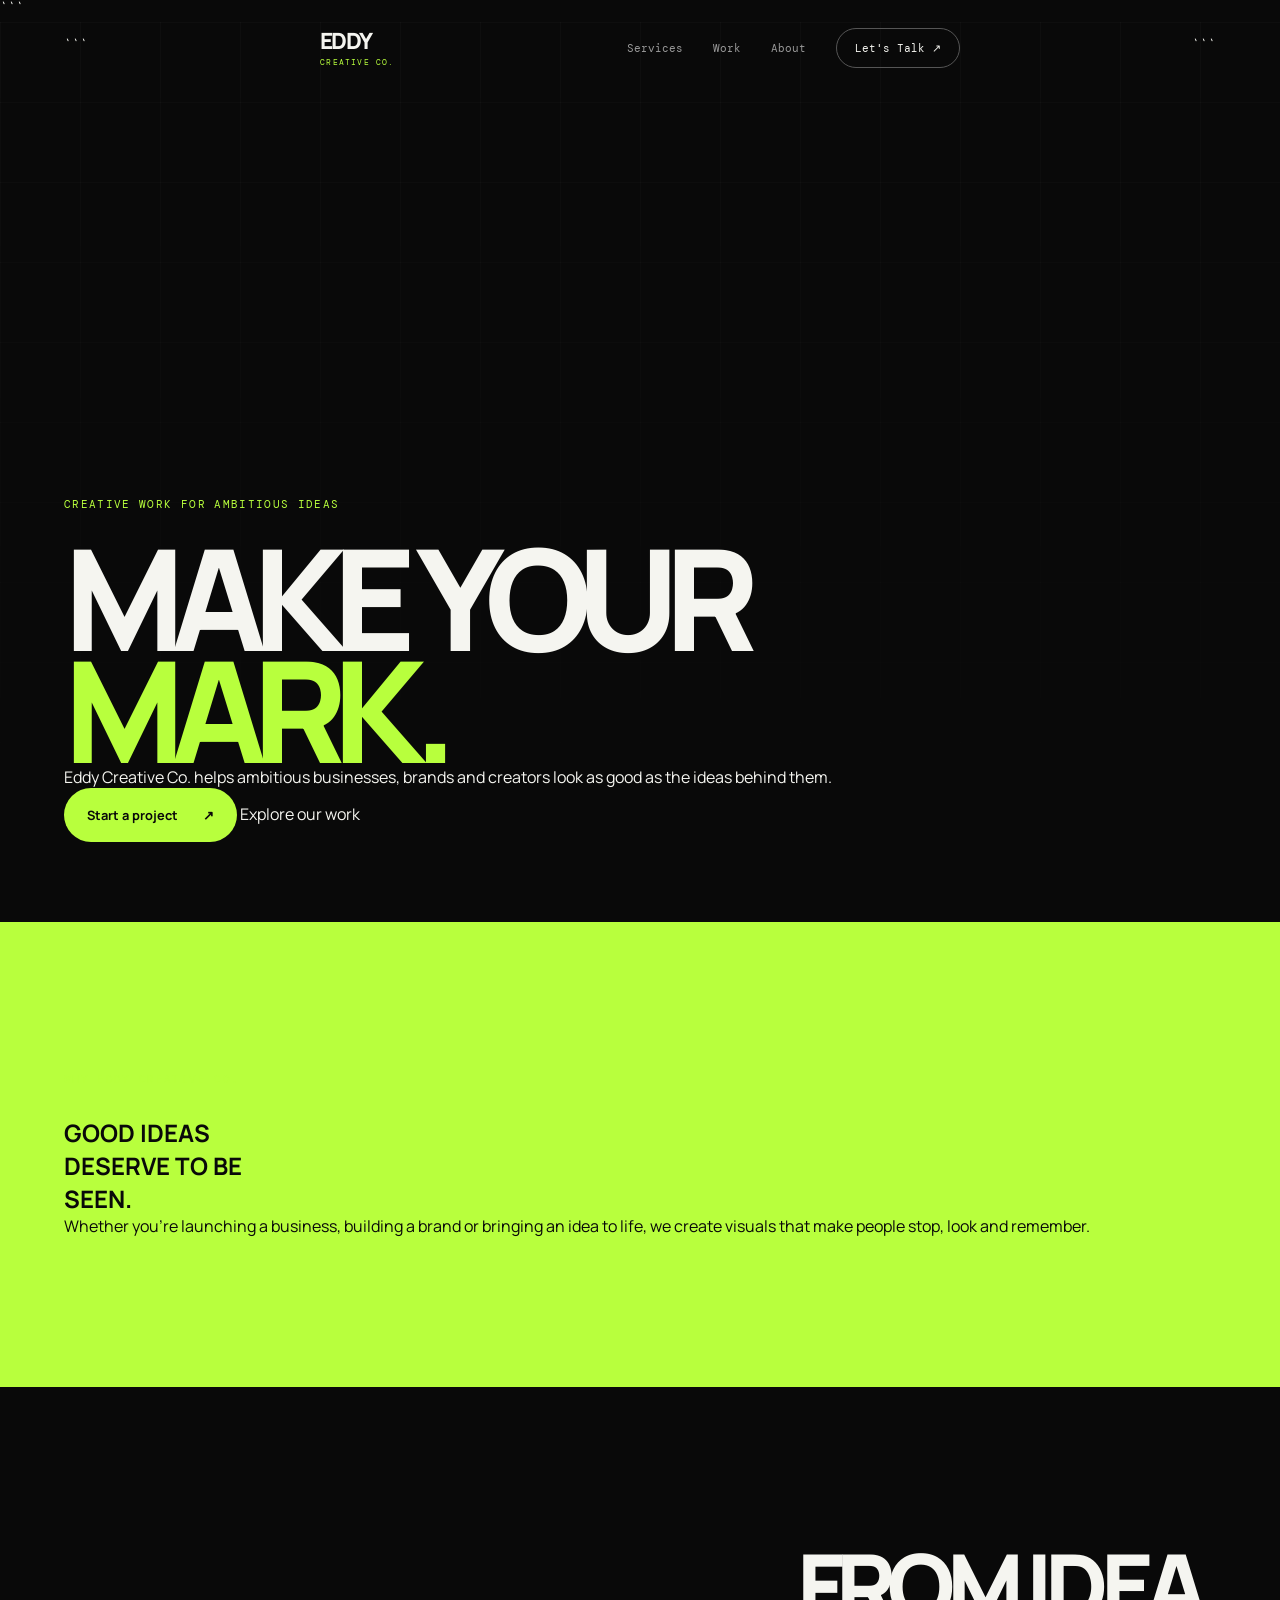
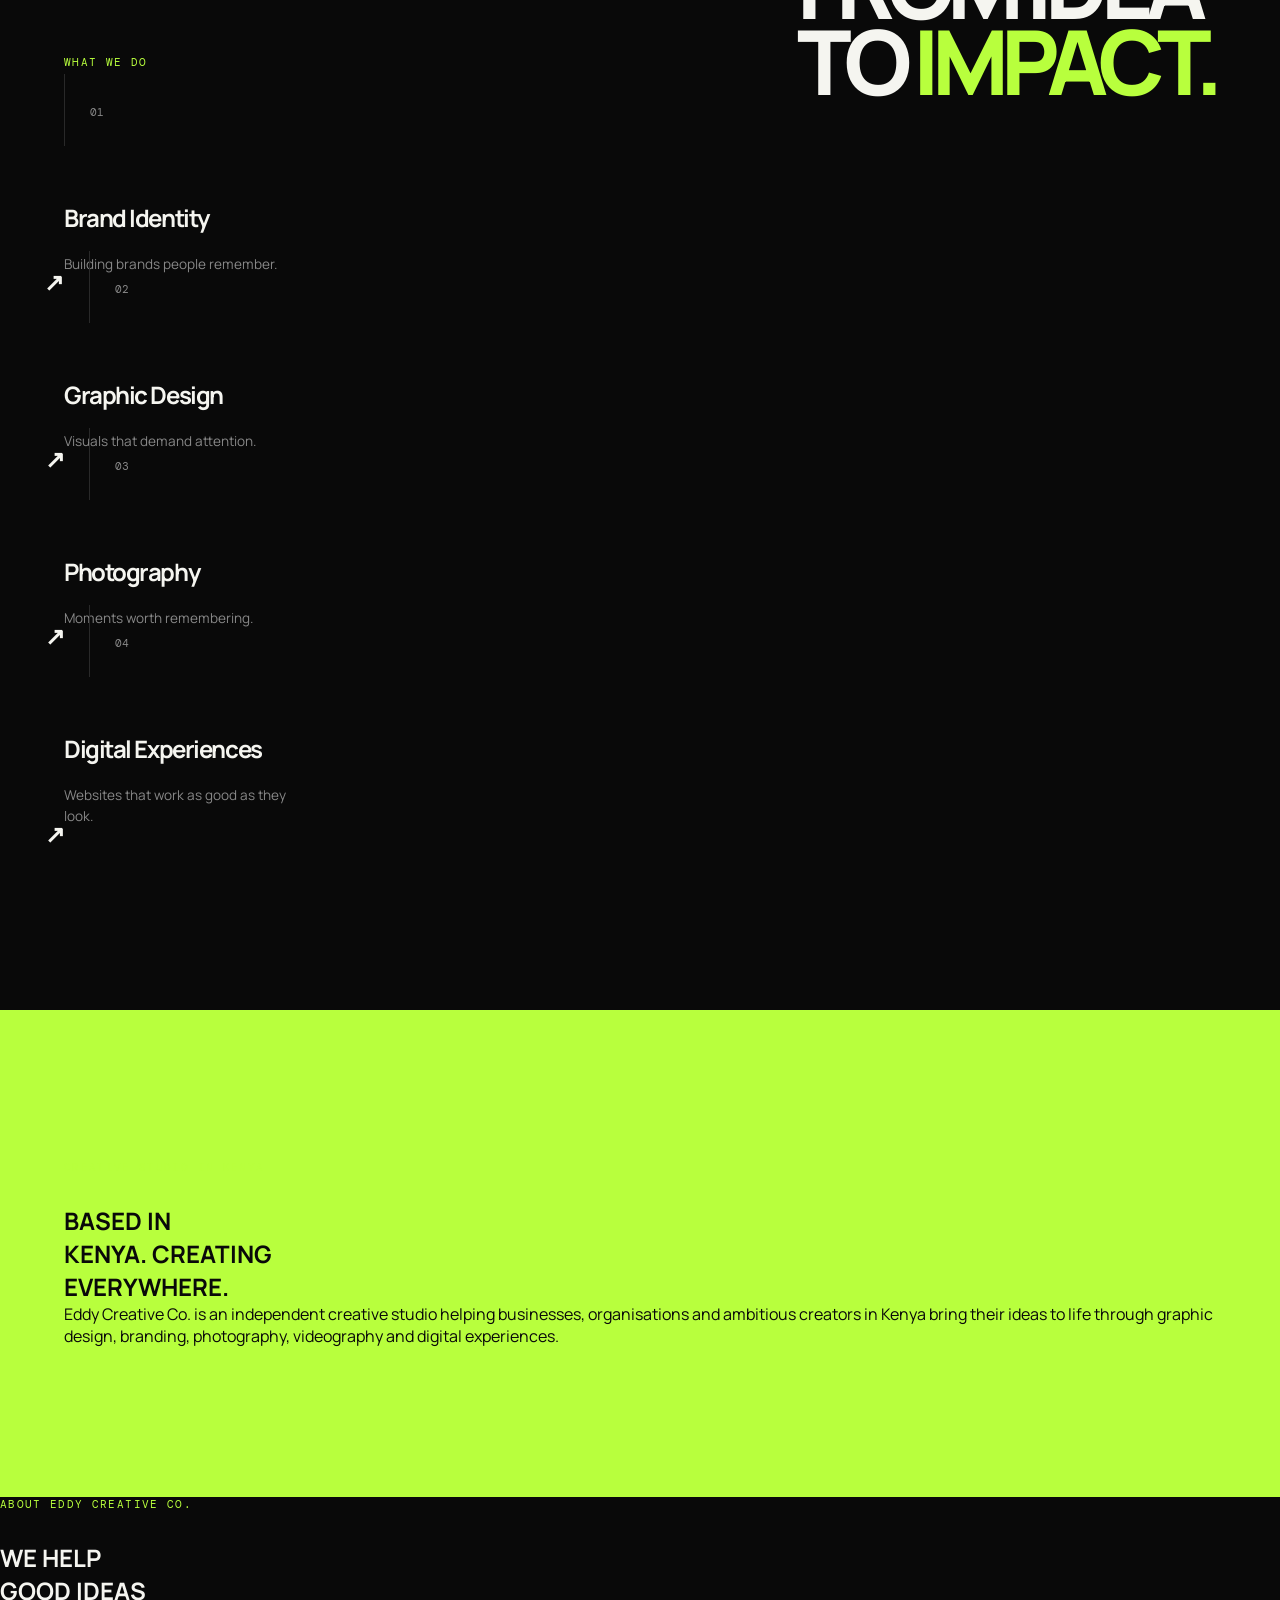
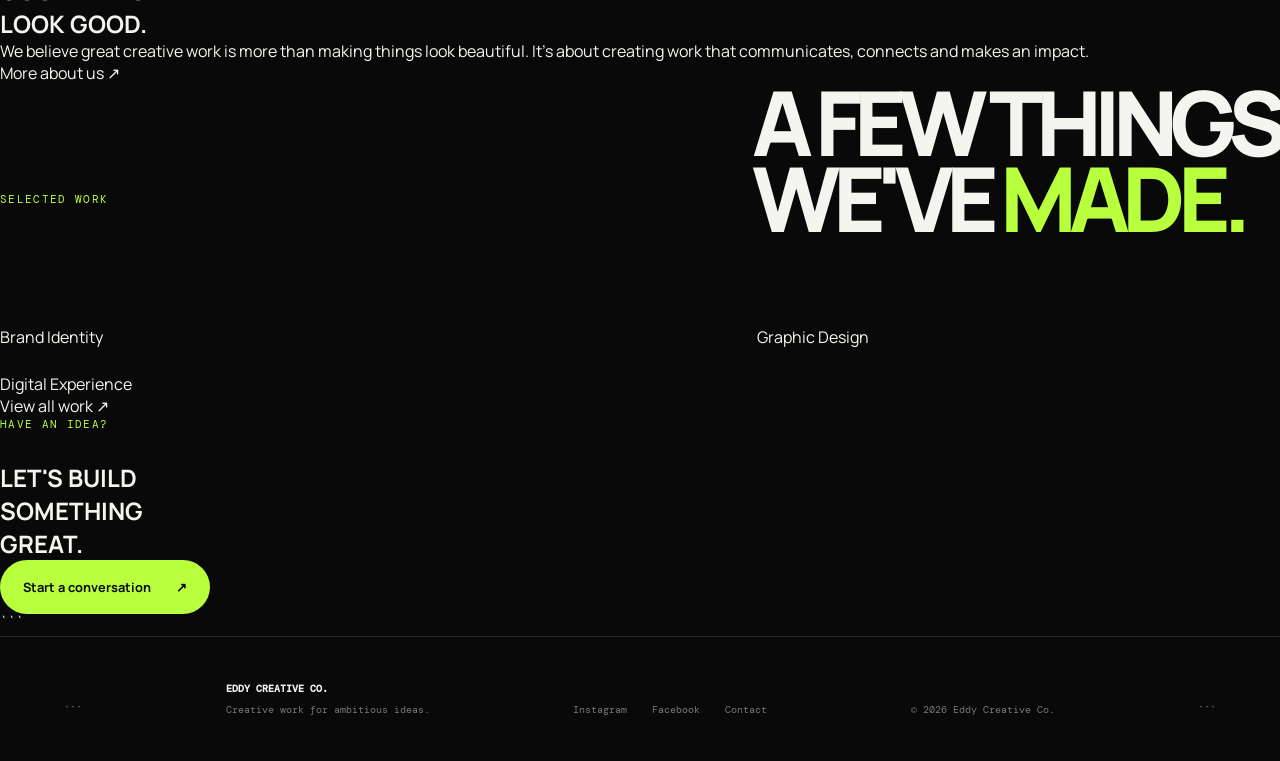
==== commit 191bf962: "Update index.html" ====
--- a/index.html
+++ b/index.html
@@ -8,31 +8,64 @@
 
   <meta name="viewport" content="width=device-width, initial-scale=1.0">
 
-  <meta name="google-site-verification" content="nQFoyttFOH3jRJIkFZbqDxu40IJLwQLUJpzGsCXbFrE">
+  <!-- Google Search Console Verification -->
+
+<meta
+name="google-site-verification"
+content="nQFoyttFOH3jRJIkFZbqDxu40IJLwQLUJpzGsCXbFrE"
+
+>
+
+  <!-- SEO -->
+
+  <title>
+    Eddy Creative Co. | Graphic Design, Branding & Creative Services in Kenya
+  </title>
 
 <meta
 name="description"
-content="Eddy Creative Co. helps ambitious businesses, brands and creators stand out through graphic design, branding, photography, videography and digital experiences."
+content="Eddy Creative Co. is a creative studio in Kenya offering graphic design, branding, logo design, photography, videography and modern digital experiences for businesses, brands and creators."
 
 >
 
 <meta
 name="keywords"
-content="graphic design, branding, logo design, photography, videography, web design, creative studio, Kakamega, Kenya, Eddy Creative Co."
-
->
-
-  <meta name="author" content="Eddy Creative Co.">
-
-  <meta property="og:title" content="Eddy Creative Co. — Creative Work for Ambitious Ideas">
+content="Eddy Creative Co, graphic designer Kenya, graphic design Kenya, branding Kenya, logo design Kenya, photography Kenya, videography Kenya, creative studio Kenya, graphic designer Kakamega, branding designer Kakamega"
+
+>
+
+<meta
+name="author"
+content="Eddy Creative Co."
+
+>
+
+  <!-- Canonical URL -->
+
+  <link
+    rel="canonical"
+    href="https://eddy-creative-co.vercel.app/"
+  >
+
+  <!-- Open Graph / Social Sharing -->
+
+<meta
+property="og:title"
+content="Eddy Creative Co. | Graphic Design, Branding & Creative Services in Kenya"
+
+>
 
 <meta
 property="og:description"
-content="Creative work for ambitious ideas. Branding, graphic design, photography, videography and digital experiences."
-
->
-
-  <meta property="og:type" content="website">
+content="Creative work for ambitious ideas. Branding, graphic design, photography, videography and digital experiences for businesses, brands and creators in Kenya."
+
+>
+
+<meta
+property="og:type"
+content="website"
+
+>
 
 <meta
 property="og:url"
@@ -40,11 +73,91 @@
 
 >
 
-  <title>
-    Eddy Creative Co. — Creative Work for Ambitious Ideas
-  </title>
-
-  <link rel="stylesheet" href="style.css">
+<meta
+property="og:site_name"
+content="Eddy Creative Co."
+
+>
+
+  <!-- Replace this with your actual social sharing image URL when ready -->
+
+<meta
+property="og:image"
+content="https://eddy-creative-co.vercel.app/og-image.jpg"
+
+>
+
+  <!-- Twitter / Social Sharing -->
+
+<meta
+name="twitter:card"
+content="summary_large_image"
+
+>
+
+<meta
+name="twitter:title"
+content="Eddy Creative Co. | Graphic Design, Branding & Creative Services in Kenya"
+
+>
+
+<meta
+name="twitter:description"
+content="Creative work for ambitious ideas. Branding, graphic design, photography, videography and digital experiences."
+
+>
+
+<meta
+name="twitter:image"
+content="https://eddy-creative-co.vercel.app/og-image.jpg"
+
+>
+
+  <!-- Business Structured Data -->
+
+  <script type="application/ld+json">
+
+  {
+    "@context": "https://schema.org",
+
+    "@type": "ProfessionalService",
+
+    "name": "Eddy Creative Co.",
+
+    "url": "https://eddy-creative-co.vercel.app/",
+
+    "description": "Eddy Creative Co. is a creative studio offering graphic design, branding, logo design, photography, videography and modern digital experiences.",
+
+    "telephone": "+254704278052",
+
+    "areaServed": {
+      "@type": "Country",
+      "name": "Kenya"
+    },
+
+    "serviceType": [
+      "Graphic Design",
+      "Brand Identity",
+      "Logo Design",
+      "Photography",
+      "Videography",
+      "Digital Experiences"
+    ],
+
+    "sameAs": [
+      "https://www.instagram.com/eddyhopez1"
+    ]
+
+  }
+
+  </script>
+
+  <!-- Stylesheet -->
+
+  <link
+    rel="stylesheet"
+    href="style.css"
+  >
 
 </head>
 
@@ -144,17 +257,19 @@
   </div>
 
   <!-- ================================
-       HERO
+       MAIN CONTENT
   ================================= -->
 
   <main>
 
 ```
+<!-- ================================
+     HERO
+================================= -->
+
 <section class="hero">
 
-
   <div class="hero-content">
-
 
     <p class="eyebrow">
       Creative work for ambitious ideas
@@ -182,7 +297,6 @@
 
 
     <div class="hero-actions">
-
 
       <a
         href="contact.html"
@@ -207,12 +321,9 @@
 
       </a>
 
-
     </div>
 
-
   </div>
-
 
 </section>
 
@@ -222,7 +333,6 @@
 ================================= -->
 
 <section class="intro-section">
-
 
   <p class="eyebrow">
     Why Eddy Creative Co.
@@ -251,7 +361,6 @@
 
   </p>
 
-
 </section>
 
 
@@ -261,9 +370,7 @@
 
 <section class="services-preview">
 
-
   <div class="section-heading">
-
 
     <p class="eyebrow">
       What we do
@@ -279,7 +386,6 @@
       </span>
 
     </h2>
-
 
   </div>
 
@@ -385,6 +491,43 @@
 
   </div>
 
+</section>
+
+
+<!-- ================================
+     LOCAL SEO / LOCATION
+================================= -->
+
+<section class="intro-section">
+
+  <p class="eyebrow">
+    Creative studio in Kenya
+  </p>
+
+
+  <h2>
+
+    BASED IN<br>
+
+    <span>
+      KENYA.
+    </span>
+
+    CREATING<br>
+
+    EVERYWHERE.
+
+  </h2>
+
+
+  <p class="section-text">
+
+    Eddy Creative Co. is an independent creative studio helping
+    businesses, organisations and ambitious creators in Kenya bring
+    their ideas to life through graphic design, branding,
+    photography, videography and digital experiences.
+
+  </p>
 
 </section>
 
@@ -395,9 +538,7 @@
 
 <section class="about-preview">
 
-
   <div>
-
 
     <p class="eyebrow">
       About Eddy Creative Co.
@@ -416,12 +557,10 @@
 
     </h2>
 
-
   </div>
 
 
   <div>
-
 
     <p class="section-text">
 
@@ -443,9 +582,7 @@
 
     </a>
 
-
   </div>
-
 
 </section>
 
@@ -456,9 +593,7 @@
 
 <section class="work-preview">
 
-
   <div class="section-heading">
-
 
     <p class="eyebrow">
       Selected work
@@ -474,7 +609,6 @@
       </span>
 
     </h2>
-
 
   </div>
 
@@ -542,7 +676,6 @@
 
   </a>
 
-
 </section>
 
 
@@ -551,7 +684,6 @@
 ================================= -->
 
 <section class="final-cta">
-
 
   <p class="eyebrow">
     Have an idea?
@@ -584,7 +716,6 @@
 
   </a>
 
-
 </section>
 ```
 
@@ -599,7 +730,6 @@
 ```
 <div>
 
-
   <strong>
     EDDY CREATIVE CO.
   </strong>
@@ -609,15 +739,19 @@
     Creative work for ambitious ideas.
   </p>
 
-
 </div>
 
 
 <div class="footer-links">
 
-
-  <a href="#">
+  <a
+    href="https://www.instagram.com/eddyhopez1"
+    target="_blank"
+    rel="noopener noreferrer"
+  >
+
     Instagram
+
   </a>
 
 
@@ -629,7 +763,6 @@
   <a href="contact.html">
     Contact
   </a>
-
 
 </div>
 
